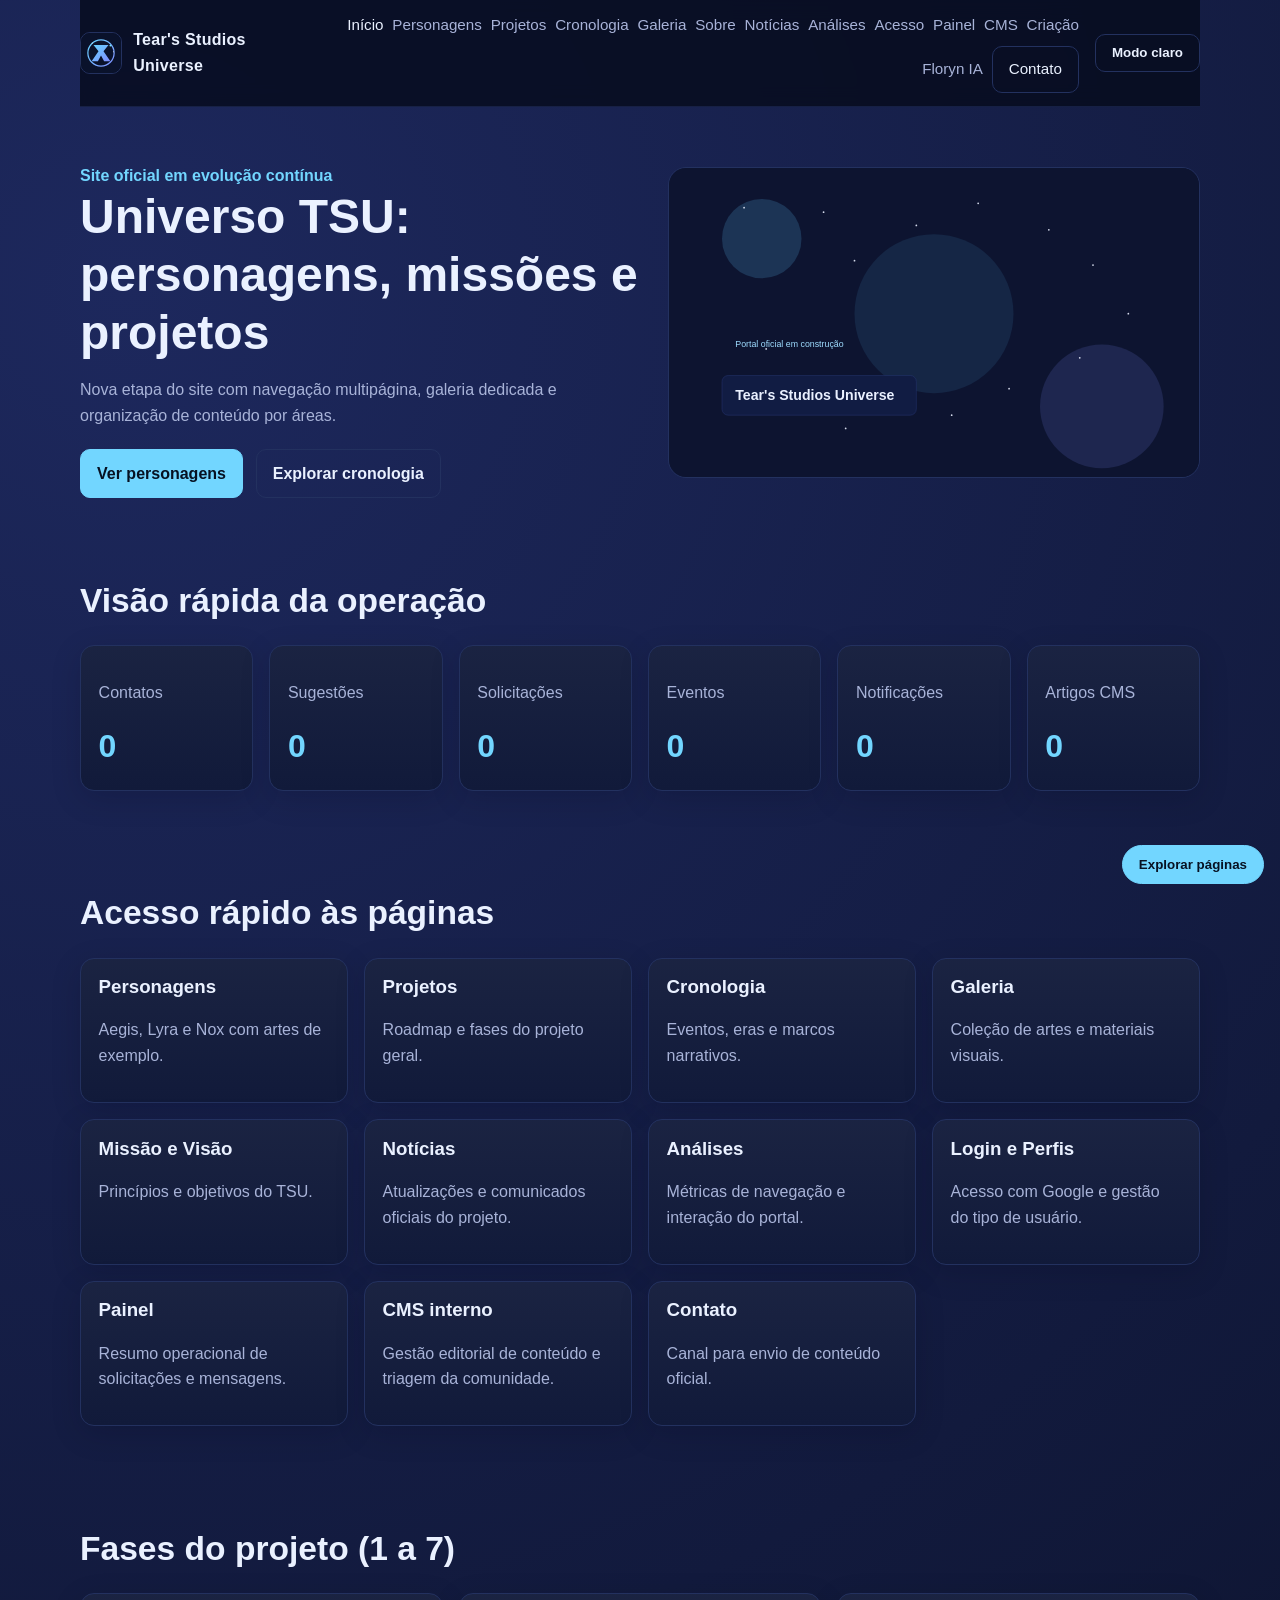
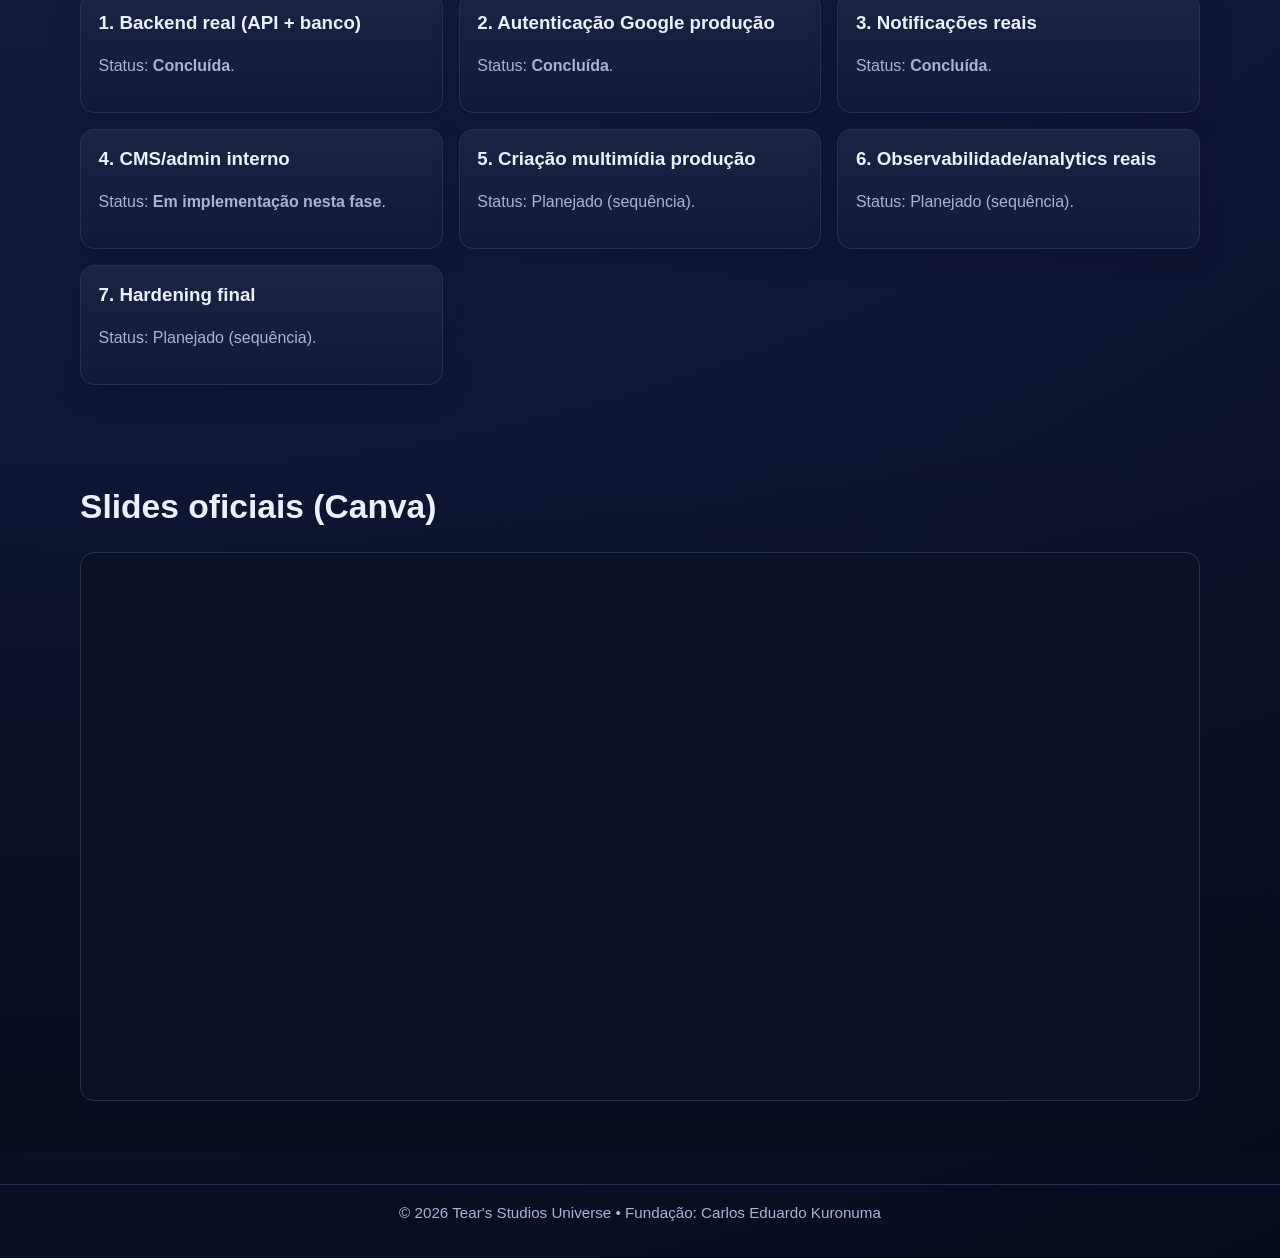
==== index.html @ b5292d9c "feat: fase 4 com cms interno e novo upgrade de design" ====
<!doctype html>
<html lang="pt-BR">
  <head>
    <meta charset="UTF-8" />
    <meta name="viewport" content="width=device-width, initial-scale=1.0" />
    <title>Tear's Studios Universe | Site Oficial</title>
    <meta name="description" content="Portal oficial do Tear's Studios Universe." />
    <link rel="stylesheet" href="styles.css" />
  </head>
  <body>
    <nav class="topbar container">
      <a class="brand-wrap" href="index.html">
        <img src="assets/images/logo-tsu.svg" alt="Logo TSU" />
        <span class="brand">Tear's Studios Universe</span>
      </a>
      <div class="menu-links">
        <a class="active" href="index.html">Início</a>
        <a href="personagens.html">Personagens</a>
        <a href="projetos.html">Projetos</a>
        <a href="cronologia.html">Cronologia</a>
        <a href="galeria.html">Galeria</a>
        <a href="sobre.html">Sobre</a>
        <a href="noticias.html">Notícias</a>
        <a href="analises.html">Análises</a>
        <a href="acesso.html">Acesso</a><a href="painel.html">Painel</a><a href="cms.html">CMS</a><a href="criacao.html">Criação</a><a href="floryn.html">Floryn IA</a>
        <a class="button ghost" href="contato.html">Contato</a>
      </div>
    </nav>

    <header class="hero container">
      <div class="hero-content">
        <div>
          <p class="kicker">Site oficial em evolução contínua</p>
          <h1>Universo TSU: personagens, missões e projetos</h1>
          <p>Nova etapa do site com navegação multipágina, galeria dedicada e organização de conteúdo por áreas.</p>
          <div class="hero-actions">
            <a class="button" href="personagens.html">Ver personagens</a>
            <a class="button ghost" href="cronologia.html">Explorar cronologia</a>
          </div>
        </div>
        <img class="hero-image" src="assets/images/hero-universe.svg" alt="Arte do universo TSU" />
      </div>
    </header>

    <main>
      <section class="section container">
        <h2>Visão rápida da operação</h2>
        <div class="grid six">
          <article class="panel stat-card"><p>Contatos</p><p class="metric" id="home-count-contacts">0</p></article>
          <article class="panel stat-card"><p>Sugestões</p><p class="metric" id="home-count-news">0</p></article>
          <article class="panel stat-card"><p>Solicitações</p><p class="metric" id="home-count-roles">0</p></article>
          <article class="panel stat-card"><p>Eventos</p><p class="metric" id="home-count-events">0</p></article>
          <article class="panel stat-card"><p>Notificações</p><p class="metric" id="home-count-notifications">0</p></article>
          <article class="panel stat-card"><p>Artigos CMS</p><p class="metric" id="home-count-articles">0</p></article>
        </div>
      </section>

      <section class="section container">
        <h2>Acesso rápido às páginas</h2>
        <div class="grid three">
          <a class="panel link-card" href="personagens.html"><h3>Personagens</h3><p>Aegis, Lyra e Nox com artes de exemplo.</p></a>
          <a class="panel link-card" href="projetos.html"><h3>Projetos</h3><p>Roadmap e fases do projeto geral.</p></a>
          <a class="panel link-card" href="cronologia.html"><h3>Cronologia</h3><p>Eventos, eras e marcos narrativos.</p></a>
          <a class="panel link-card" href="galeria.html"><h3>Galeria</h3><p>Coleção de artes e materiais visuais.</p></a>
          <a class="panel link-card" href="sobre.html"><h3>Missão e Visão</h3><p>Princípios e objetivos do TSU.</p></a>
          <a class="panel link-card" href="noticias.html"><h3>Notícias</h3><p>Atualizações e comunicados oficiais do projeto.</p></a>
          <a class="panel link-card" href="analises.html"><h3>Análises</h3><p>Métricas de navegação e interação do portal.</p></a>
          <a class="panel link-card" href="acesso.html"><h3>Login e Perfis</h3><p>Acesso com Google e gestão do tipo de usuário.</p></a>
          <a class="panel link-card" href="painel.html"><h3>Painel</h3><p>Resumo operacional de solicitações e mensagens.</p></a>
          <a class="panel link-card" href="cms.html"><h3>CMS interno</h3><p>Gestão editorial de conteúdo e triagem da comunidade.</p></a>
          <a class="panel link-card" href="contato.html"><h3>Contato</h3><p>Canal para envio de conteúdo oficial.</p></a>
        </div>
      </section>


      <section class="section container">
        <h2>Fases do projeto (1 a 7)</h2>
        <div class="grid two">
          <article class="panel"><h3>1. Backend real (API + banco)</h3><p>Status: <strong>Concluída</strong>.</p></article>
          <article class="panel"><h3>2. Autenticação Google produção</h3><p>Status: <strong>Concluída</strong>.</p></article>
          <article class="panel"><h3>3. Notificações reais</h3><p>Status: <strong>Concluída</strong>.</p></article>
          <article class="panel"><h3>4. CMS/admin interno</h3><p>Status: <strong>Em implementação nesta fase</strong>.</p></article>
          <article class="panel"><h3>5. Criação multimídia produção</h3><p>Status: Planejado (sequência).</p></article>
          <article class="panel"><h3>6. Observabilidade/analytics reais</h3><p>Status: Planejado (sequência).</p></article>
          <article class="panel"><h3>7. Hardening final</h3><p>Status: Planejado (sequência).</p></article>
        </div>
      </section>

      <section class="section alt">
        <div class="container">
          <h2>Slides oficiais (Canva)</h2>
          <div class="slide-frame-wrap">
            <iframe title="Slides oficiais TSU" src="https://www.canva.com/design/DAG9YPoJ8ik/OZ64JSXUtarVVBcpZ3CgKw/view?embed" loading="lazy" allowfullscreen></iframe>
          </div>
        </div>
      </section>
    </main>

    <footer class="footer">
      <div class="container"><p>© <span id="year"></span> Tear's Studios Universe • Fundação: Carlos Eduardo Kuronuma</p></div>
    </footer>
    <script src="script.js"></script>
    <script src="site.js"></script>
    <script src="nav-dynamic.js"></script>
  </body>
</html>
---- styles.css ----
:root {
  --bg: #070c1d;
  --text: #eaf1ff;
  --muted: #a8b3d8;
  --accent: #72d6ff;
  --accent-strong: #58c6f8;
  --border: #23315f;
  --card: #111a3a;
}

:root[data-theme='light'] {
  --bg: #eef2ff;
  --text: #132044;
  --muted: #3f4f7b;
  --accent: #2f66e2;
  --accent-strong: #2256ca;
  --border: #c8d2f2;
  --card: #ffffff;
}

* { box-sizing: border-box; }
html { scroll-behavior: smooth; }
body {
  margin: 0;
  font-family: Inter, 'Segoe UI', Roboto, sans-serif;
  color: var(--text);
  background: radial-gradient(circle at 10% 10%, #1d285d, var(--bg));
  line-height: 1.6;
}
.container { width: min(1120px, 92vw); margin: 0 auto; }

.topbar { display: flex; justify-content: space-between; align-items: center; gap: 1rem; padding: 0.8rem 0; position: sticky; top: 0; z-index: 45; backdrop-filter: blur(10px); background: color-mix(in srgb, var(--bg) 82%, transparent); border-bottom: 1px solid color-mix(in srgb, var(--border) 55%, transparent); }
.brand-wrap { display: flex; align-items: center; gap: 0.7rem; text-decoration: none; color: inherit; }
.brand-wrap img { width: 42px; height: 42px; border-radius: 10px; border: 1px solid var(--border); }
.brand { font-weight: 700; letter-spacing: 0.3px; }
.menu-links { display: flex; gap: 0.55rem; align-items: center; flex-wrap: wrap; justify-content: flex-end; max-width: 70%; }
.menu-links a { color: var(--muted); text-decoration: none; font-weight: 500; font-size: 0.95rem; }
.menu-links a.active { color: var(--text); }

.hero { padding: 0.5rem 0 2rem; }
.hero-content { padding-top: 2rem; display: grid; gap: 1.8rem; align-items: center; grid-template-columns: 1.05fr 1fr; }
.hero-image { width: 100%; border-radius: 18px; border: 1px solid var(--border); }
.kicker { color: var(--accent); margin-bottom: 0; font-weight: 600; }
h1, h2, h3 { line-height: 1.2; margin-top: 0; }
h1 { font-size: clamp(2rem, 5vw, 3rem); margin-bottom: 1rem; }
h2 { font-size: clamp(1.5rem, 3vw, 2.1rem); margin-bottom: 1.5rem; }
p { color: var(--muted); }

.hero-actions { display: flex; gap: 0.8rem; flex-wrap: wrap; margin-top: 1.3rem; }
.button {
  display: inline-block;
  padding: 0.65rem 1rem;
  border-radius: 10px;
  border: 1px solid var(--accent);
  background: var(--accent);
  color: #061122;
  text-decoration: none;
  font-weight: 600;
  cursor: pointer;
}
.button:hover { background: var(--accent-strong); transform: translateY(-1px); }
.button.ghost { background: transparent; color: var(--text); border-color: var(--border); }
.theme-toggle,
.menu-toggle { white-space: nowrap; }
.menu-toggle { display: none; }

.section { padding: 3.2rem 0; }
.section.alt { background: linear-gradient(180deg, transparent, color-mix(in srgb, var(--bg) 75%, transparent)); }
.grid { display: grid; gap: 1rem; }
.grid.three { grid-template-columns: repeat(auto-fit, minmax(220px, 1fr)); }
.grid.two { grid-template-columns: repeat(auto-fit, minmax(280px, 1fr)); }
.grid.four { grid-template-columns: repeat(auto-fit, minmax(180px, 1fr)); }
.grid.five { grid-template-columns: repeat(auto-fit, minmax(160px, 1fr)); }
.grid.six { grid-template-columns: repeat(auto-fit, minmax(150px, 1fr)); }
.card, .character-card, .panel { background: linear-gradient(180deg, color-mix(in srgb, var(--card) 96%, white 4%), var(--card)); border: 1px solid var(--border); border-radius: 14px; padding: 1.1rem; box-shadow: 0 8px 30px rgba(3, 8, 24, 0.16); }
.character-card img { width: 100%; border-radius: 10px; border: 1px solid var(--border); margin-bottom: 0.8rem; aspect-ratio: 3 / 4; object-fit: cover; }
.link-card { text-decoration: none; display: block; }
.link-card h3 { color: var(--text); }
.link-card:hover,
.panel:hover { transform: translateY(-3px); transition: transform 0.16s ease, border-color 0.16s ease, box-shadow 0.16s ease; border-color: color-mix(in srgb, var(--accent) 45%, var(--border)); box-shadow: 0 12px 34px rgba(3, 8, 24, 0.22); }

.slide-frame-wrap { border-radius: 14px; overflow: hidden; border: 1px solid var(--border); background: #0b1127; }
.slide-frame-wrap iframe { width: 100%; min-height: 540px; border: 0; }

.page-hero { padding: 1.4rem 0 0.4rem; }
.breadcrumb { color: #95a3d6; font-size: 0.9rem; }
.list { margin: 0; padding-left: 1.2rem; color: var(--muted); }
.list li { margin-bottom: 0.45rem; }

.footer { border-top: 1px solid var(--border); padding: 1rem 0 2rem; margin-top: 2rem; }
.footer p { margin: 0; text-align: center; font-size: 0.95rem; }

.section-gap { margin-top: 3rem; }
.project-card img {
  width: 100%;
  border-radius: 10px;
  border: 1px solid var(--border);
  margin-bottom: 0.8rem;
  aspect-ratio: 16 / 9;
  object-fit: cover;
}
.meta {
  color: var(--accent);
  font-weight: 600;
  margin: 0.3rem 0 0.4rem;
}

.role-select {
  width: min(420px, 100%);
  margin-top: 0.5rem;
  padding: 0.7rem;
  border-radius: 10px;
  border: 1px solid var(--border);
  background: color-mix(in srgb, var(--card) 90%, black 10%);
  color: var(--text);
}

.role-card h3 { margin-bottom: 0.4rem; }
.prefs-grid { display: grid; gap: 0.5rem; margin: 0.9rem 0 1rem; }
.news-card h3 { margin-bottom: 0.4rem; }

.metric {
  font-size: clamp(1.6rem, 3vw, 2rem);
  font-weight: 700;
  color: var(--accent);
  margin: 0;
}

.table-wrap { overflow-x: auto; }
.event-table { width: 100%; border-collapse: collapse; }
.event-table th,
.event-table td {
  border-bottom: 1px solid var(--border);
  padding: 0.55rem;
  text-align: left;
  color: var(--muted);
  font-size: 0.92rem;
}
.event-table th { color: var(--text); }

.stack-form { display: grid; gap: 0.75rem; }
.stack-form .role-select { width: 100%; max-width: 100%; }
.active-chip { box-shadow: 0 0 0 2px rgba(93, 199, 255, 0.4) inset; }
.project-item { transition: transform 0.15s ease; }
.project-item:hover { transform: translateY(-2px); }

.code-block {
  background: #0b1127;
  border: 1px solid var(--border);
  border-radius: 10px;
  padding: 1rem;
  white-space: pre-wrap;
  color: #cfe0ff;
}

.chat-log {
  min-height: 220px;
  max-height: 420px;
  overflow-y: auto;
  border: 1px solid var(--border);
  border-radius: 10px;
  padding: 0.8rem;
  background: #0b1127;
  margin-bottom: 0.8rem;
}
.chat-msg { padding: 0.5rem 0.7rem; border-radius: 8px; margin-bottom: 0.5rem; }
.chat-msg.user { background: #1d2f5e; }
.chat-msg.floryn { background: #1a2342; }
.small-note { font-size: 0.95rem; color: var(--muted); }
.section-glow { position: relative; overflow: hidden; }
.section-glow::after { content: ""; position: absolute; width: 260px; height: 260px; border-radius: 50%; background: radial-gradient(circle, color-mix(in srgb, var(--accent) 35%, transparent), transparent 70%); top: -130px; right: -120px; pointer-events: none; }

.page-launcher-btn {
  position: fixed;
  right: 16px;
  bottom: 16px;
  z-index: 40;
  border: 1px solid var(--accent);
  background: var(--accent);
  color: #071223;
  border-radius: 999px;
  padding: 0.7rem 1rem;
  font-weight: 700;
  cursor: pointer;
}
.page-launcher-overlay {
  position: fixed;
  inset: 0;
  background: rgba(4, 8, 20, 0.7);
  display: none;
  place-items: center;
  z-index: 50;
}
.page-launcher-modal {
  width: min(760px, 92vw);
  max-height: 84vh;
  overflow: auto;
  background: var(--card);
  border: 1px solid var(--border);
  border-radius: 14px;
  padding: 1rem;
}
.page-launcher-head { display: flex; justify-content: space-between; align-items: center; gap: 0.8rem; }
.launcher-list { display: grid; gap: 0.45rem; margin-top: 0.9rem; }
.launcher-item {
  display: block;
  text-decoration: none;
  color: var(--text);
  border: 1px solid var(--border);
  border-radius: 10px;
  padding: 0.7rem;
  background: color-mix(in srgb, var(--card) 88%, black 12%);
}
.launcher-item.active { border-color: var(--accent); }

.toast-root {
  position: fixed;
  top: 16px;
  right: 16px;
  z-index: 70;
  display: grid;
  gap: 0.55rem;
}
.toast {
  opacity: 0;
  transform: translateY(-6px);
  transition: all 0.18s ease;
  border-radius: 10px;
  border: 1px solid var(--border);
  background: var(--card);
  color: var(--text);
  padding: 0.6rem 0.9rem;
  min-width: 220px;
}
.toast.show { opacity: 1; transform: translateY(0); }
.toast.success { border-color: #46be94; }
.toast.error { border-color: #da5e7d; }

@media (max-width: 980px) {
  .hero-content { grid-template-columns: 1fr; }
}

@media (max-width: 760px) {
  .menu-toggle { display: inline-block; }
  .menu-links {
    display: none;
    position: absolute;
    top: calc(100% + 8px);
    width: 100%;
    left: 0;
    right: 0;
    background: var(--card);
    border: 1px solid var(--border);
    border-radius: 12px;
    padding: 0.9rem;
    z-index: 35;
  }
  .menu-links.open { display: grid; }
  .menu-links a { display: block; }
  .slide-frame-wrap iframe { min-height: 420px; }
}
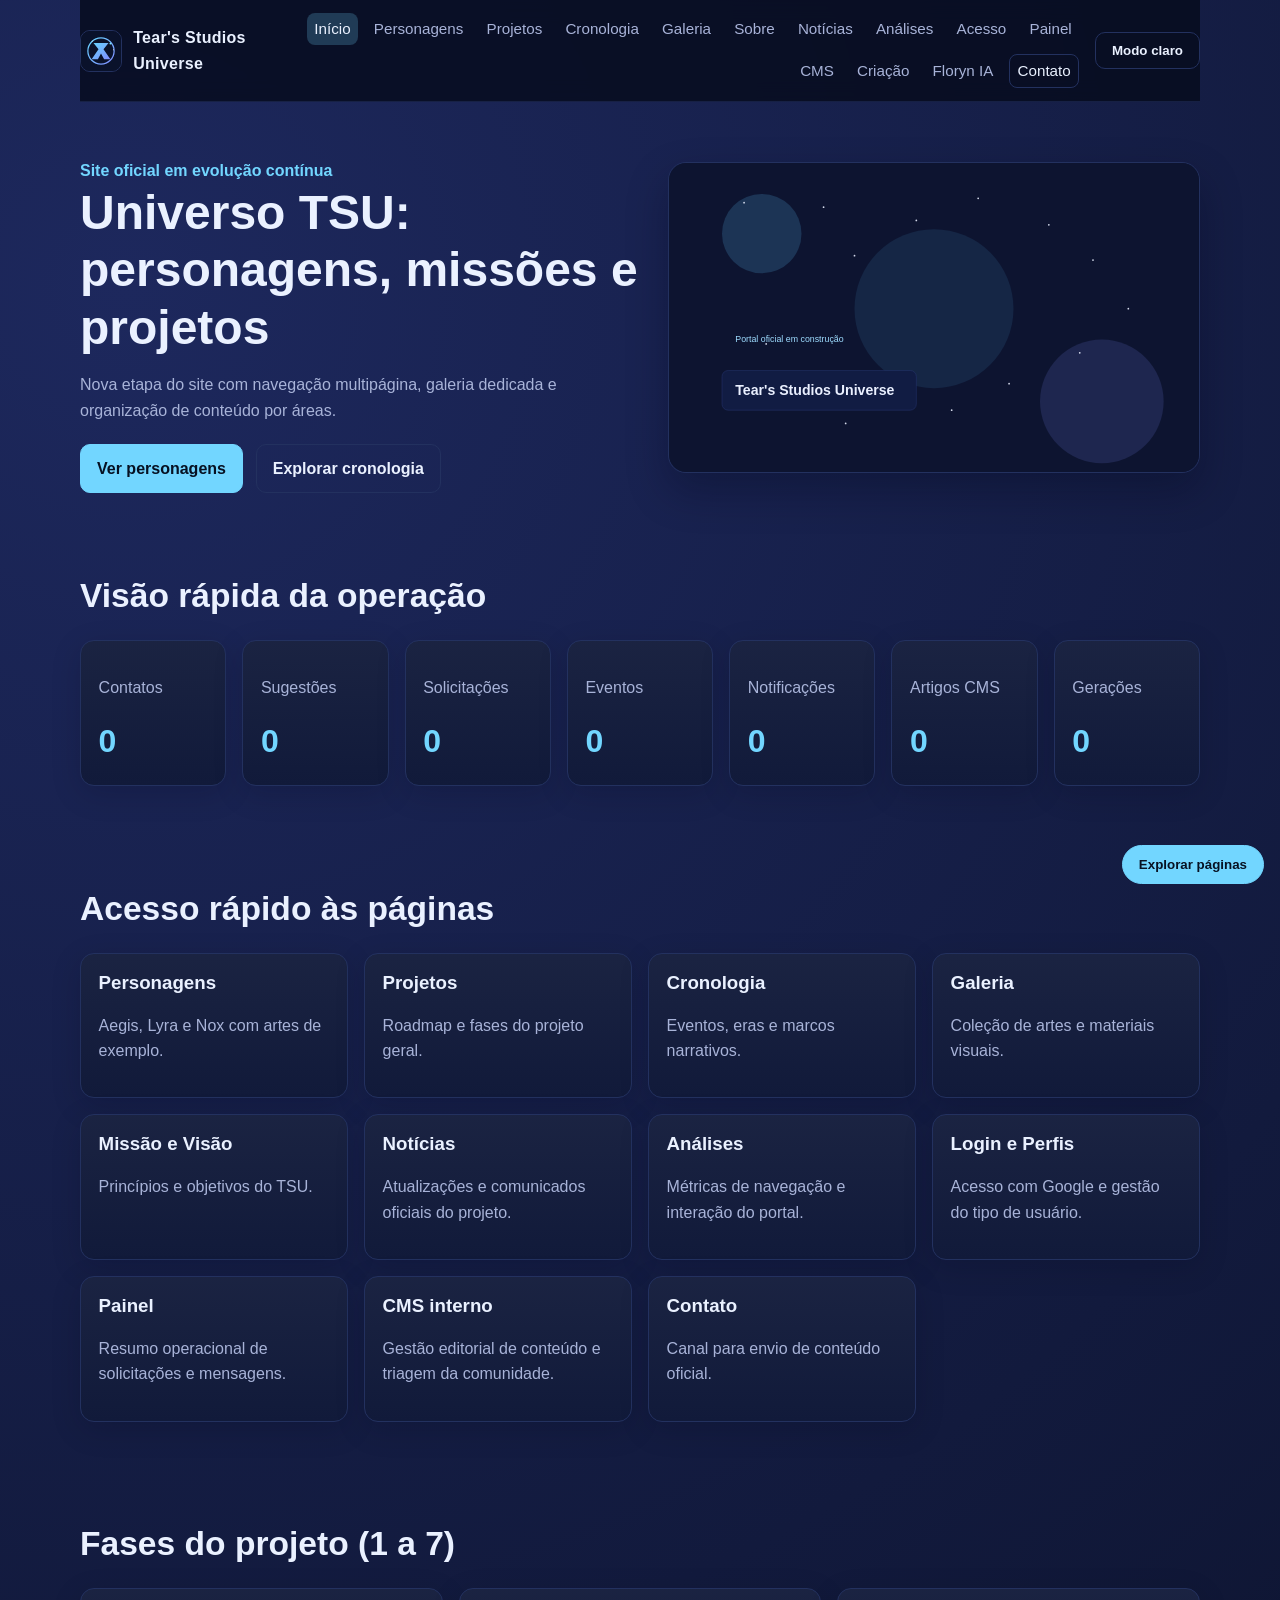
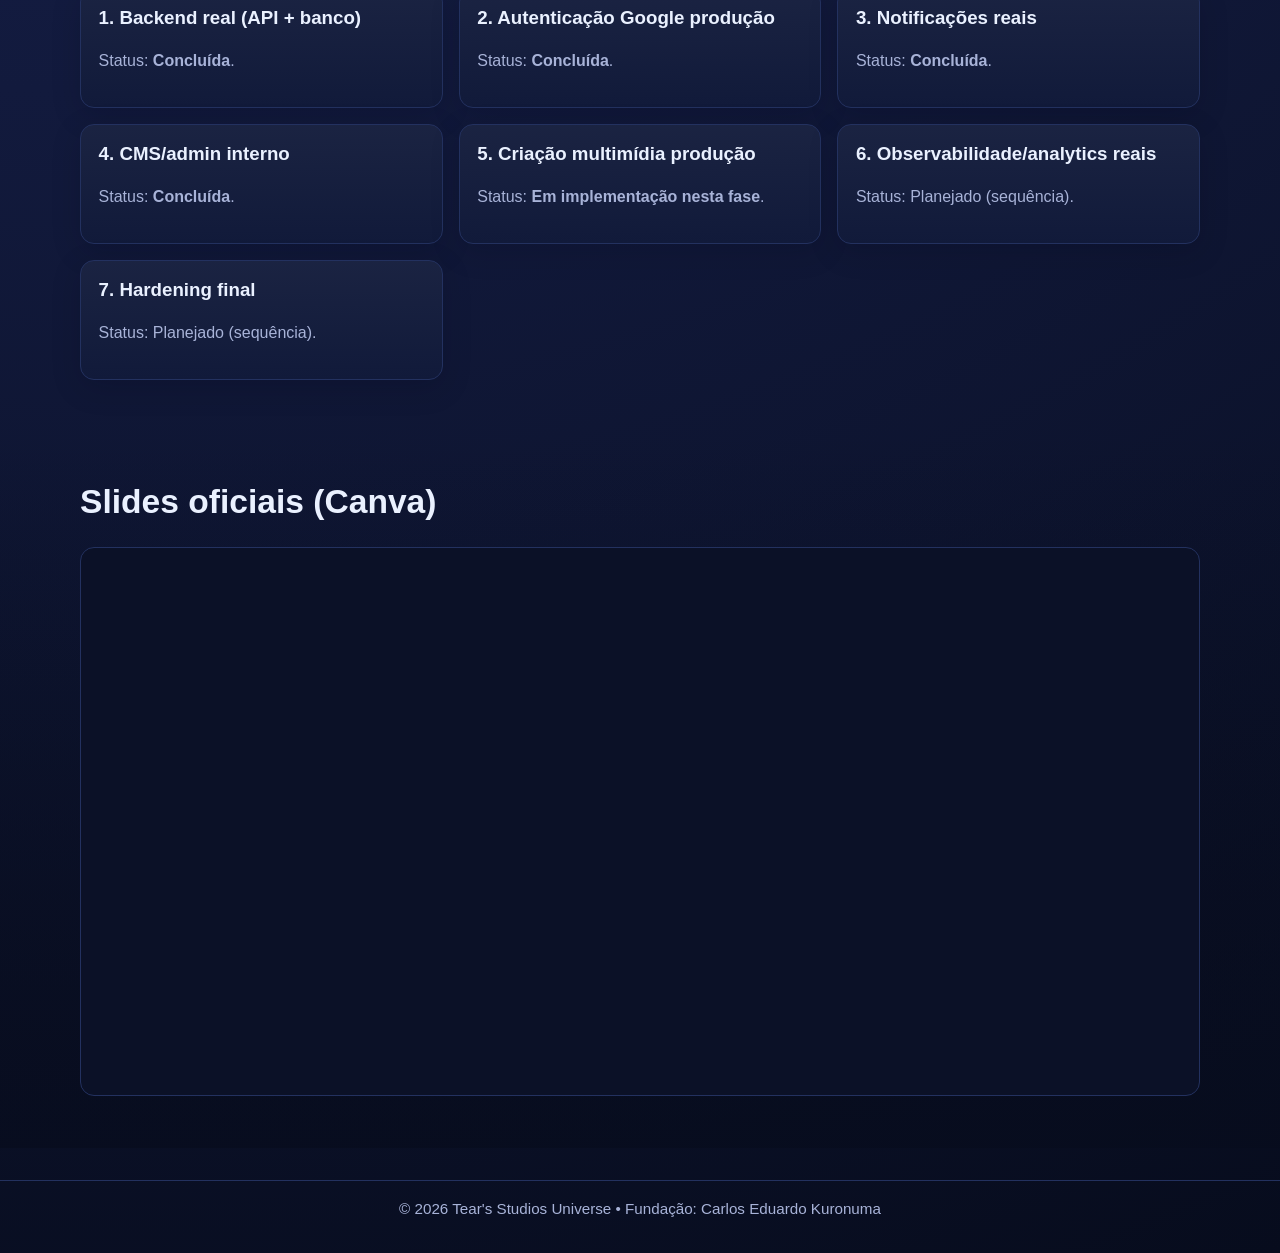
==== commit 8784246b: "feat: fase 5 com criação multimídia e reorganização visual global" ====
--- a/index.html
+++ b/index.html
@@ -45,13 +45,14 @@
     <main>
       <section class="section container">
         <h2>Visão rápida da operação</h2>
-        <div class="grid six">
+        <div class="grid seven">
           <article class="panel stat-card"><p>Contatos</p><p class="metric" id="home-count-contacts">0</p></article>
           <article class="panel stat-card"><p>Sugestões</p><p class="metric" id="home-count-news">0</p></article>
           <article class="panel stat-card"><p>Solicitações</p><p class="metric" id="home-count-roles">0</p></article>
           <article class="panel stat-card"><p>Eventos</p><p class="metric" id="home-count-events">0</p></article>
           <article class="panel stat-card"><p>Notificações</p><p class="metric" id="home-count-notifications">0</p></article>
           <article class="panel stat-card"><p>Artigos CMS</p><p class="metric" id="home-count-articles">0</p></article>
+          <article class="panel stat-card"><p>Gerações</p><p class="metric" id="home-count-creations">0</p></article>
         </div>
       </section>
 
@@ -79,8 +80,8 @@
           <article class="panel"><h3>1. Backend real (API + banco)</h3><p>Status: <strong>Concluída</strong>.</p></article>
           <article class="panel"><h3>2. Autenticação Google produção</h3><p>Status: <strong>Concluída</strong>.</p></article>
           <article class="panel"><h3>3. Notificações reais</h3><p>Status: <strong>Concluída</strong>.</p></article>
-          <article class="panel"><h3>4. CMS/admin interno</h3><p>Status: <strong>Em implementação nesta fase</strong>.</p></article>
-          <article class="panel"><h3>5. Criação multimídia produção</h3><p>Status: Planejado (sequência).</p></article>
+          <article class="panel"><h3>4. CMS/admin interno</h3><p>Status: <strong>Concluída</strong>.</p></article>
+          <article class="panel"><h3>5. Criação multimídia produção</h3><p>Status: <strong>Em implementação nesta fase</strong>.</p></article>
           <article class="panel"><h3>6. Observabilidade/analytics reais</h3><p>Status: Planejado (sequência).</p></article>
           <article class="panel"><h3>7. Hardening final</h3><p>Status: Planejado (sequência).</p></article>
         </div>
--- a/styles.css
+++ b/styles.css
@@ -34,12 +34,12 @@
 .brand-wrap img { width: 42px; height: 42px; border-radius: 10px; border: 1px solid var(--border); }
 .brand { font-weight: 700; letter-spacing: 0.3px; }
 .menu-links { display: flex; gap: 0.55rem; align-items: center; flex-wrap: wrap; justify-content: flex-end; max-width: 70%; }
-.menu-links a { color: var(--muted); text-decoration: none; font-weight: 500; font-size: 0.95rem; }
-.menu-links a.active { color: var(--text); }
+.menu-links a { color: var(--muted); text-decoration: none; font-weight: 500; font-size: 0.95rem; padding: 0.25rem 0.45rem; border-radius: 8px; }
+.menu-links a.active { color: var(--text); background: color-mix(in srgb, var(--accent) 22%, transparent); }
 
 .hero { padding: 0.5rem 0 2rem; }
 .hero-content { padding-top: 2rem; display: grid; gap: 1.8rem; align-items: center; grid-template-columns: 1.05fr 1fr; }
-.hero-image { width: 100%; border-radius: 18px; border: 1px solid var(--border); }
+.hero-image { width: 100%; border-radius: 18px; border: 1px solid var(--border); box-shadow: 0 18px 42px rgba(1,8,28,0.3); }
 .kicker { color: var(--accent); margin-bottom: 0; font-weight: 600; }
 h1, h2, h3 { line-height: 1.2; margin-top: 0; }
 h1 { font-size: clamp(2rem, 5vw, 3rem); margin-bottom: 1rem; }
@@ -72,6 +72,7 @@
 .grid.four { grid-template-columns: repeat(auto-fit, minmax(180px, 1fr)); }
 .grid.five { grid-template-columns: repeat(auto-fit, minmax(160px, 1fr)); }
 .grid.six { grid-template-columns: repeat(auto-fit, minmax(150px, 1fr)); }
+.grid.seven { grid-template-columns: repeat(auto-fit, minmax(140px, 1fr)); }
 .card, .character-card, .panel { background: linear-gradient(180deg, color-mix(in srgb, var(--card) 96%, white 4%), var(--card)); border: 1px solid var(--border); border-radius: 14px; padding: 1.1rem; box-shadow: 0 8px 30px rgba(3, 8, 24, 0.16); }
 .character-card img { width: 100%; border-radius: 10px; border: 1px solid var(--border); margin-bottom: 0.8rem; aspect-ratio: 3 / 4; object-fit: cover; }
 .link-card { text-decoration: none; display: block; }
@@ -247,6 +248,7 @@
     position: absolute;
     top: calc(100% + 8px);
     width: 100%;
+    max-width: none;
     left: 0;
     right: 0;
     background: var(--card);
@@ -259,3 +261,17 @@
   .menu-links a { display: block; }
   .slide-frame-wrap iframe { min-height: 420px; }
 }
+
+
+.creation-shell {
+  display: grid;
+  grid-template-columns: 1.1fr 1fr;
+  gap: 1.2rem;
+  align-items: start;
+}
+
+@media (max-width: 980px) {
+  .creation-shell {
+    grid-template-columns: 1fr;
+  }
+}
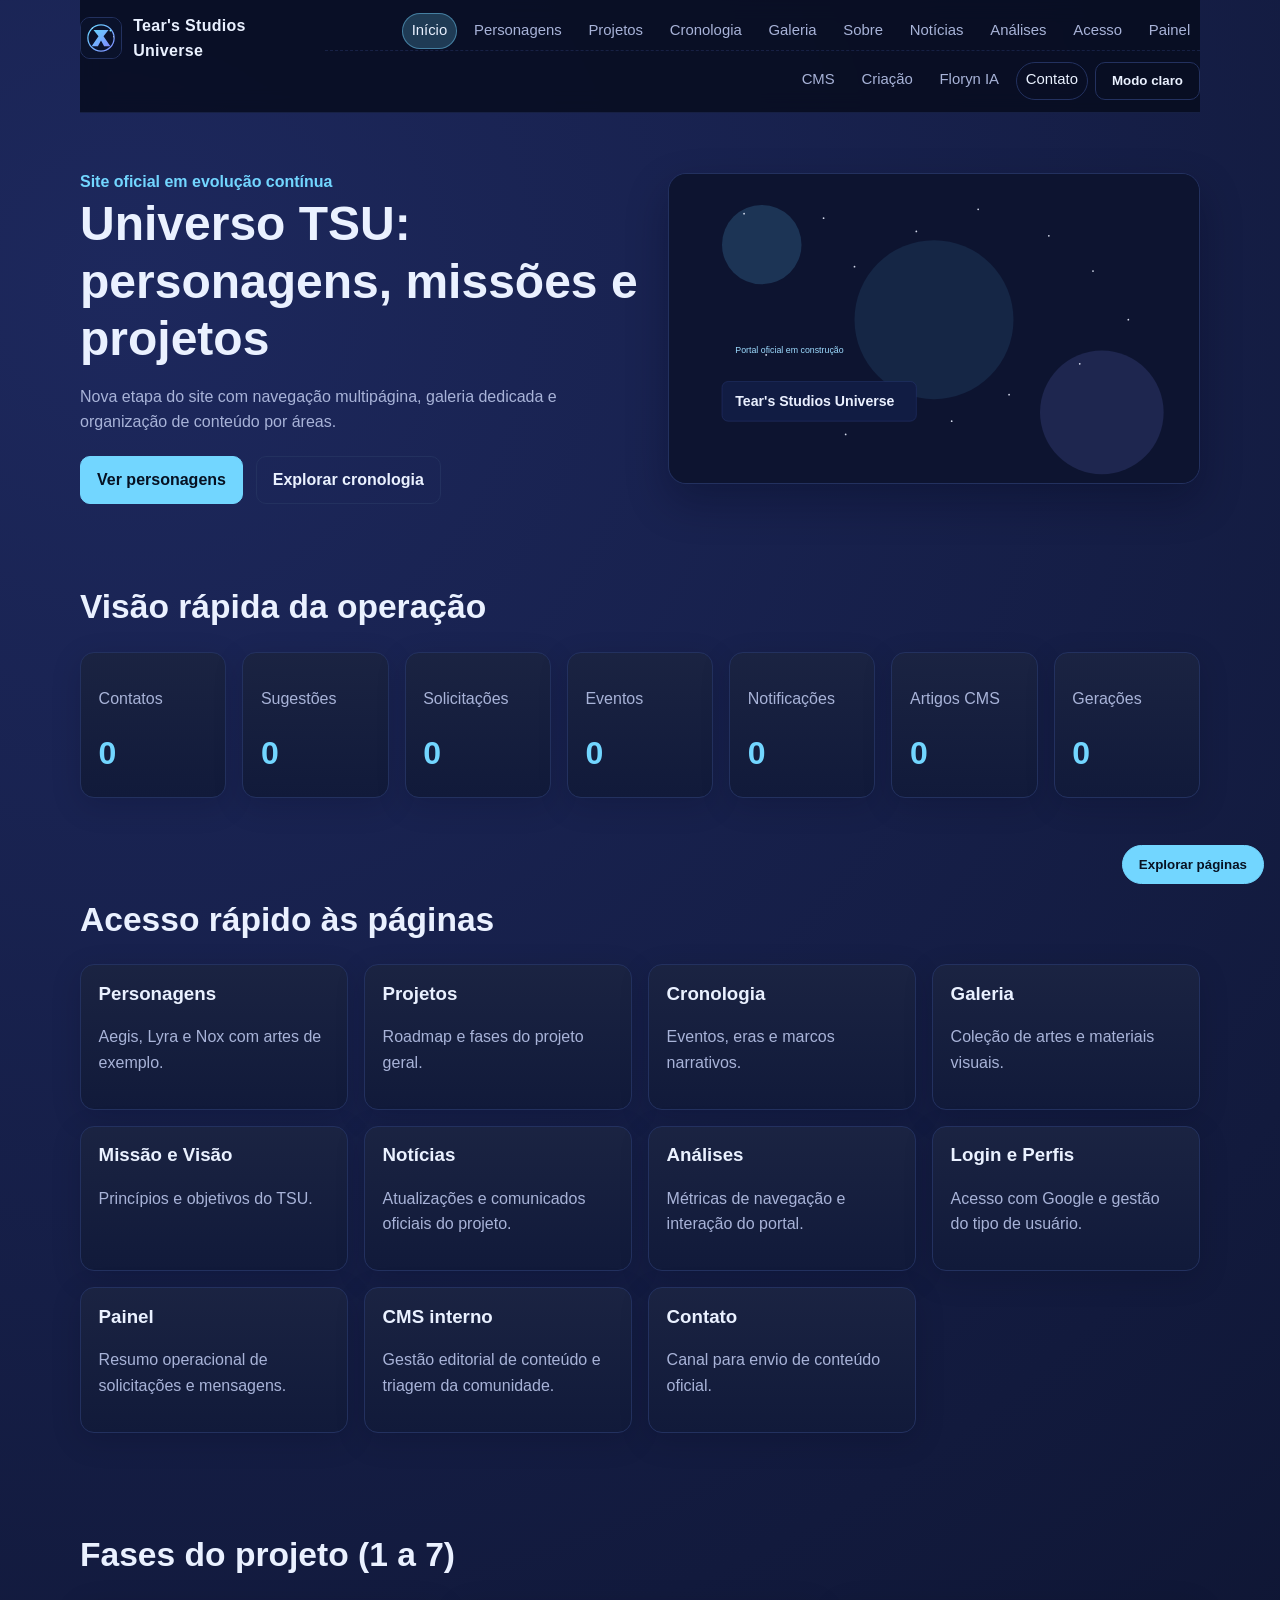
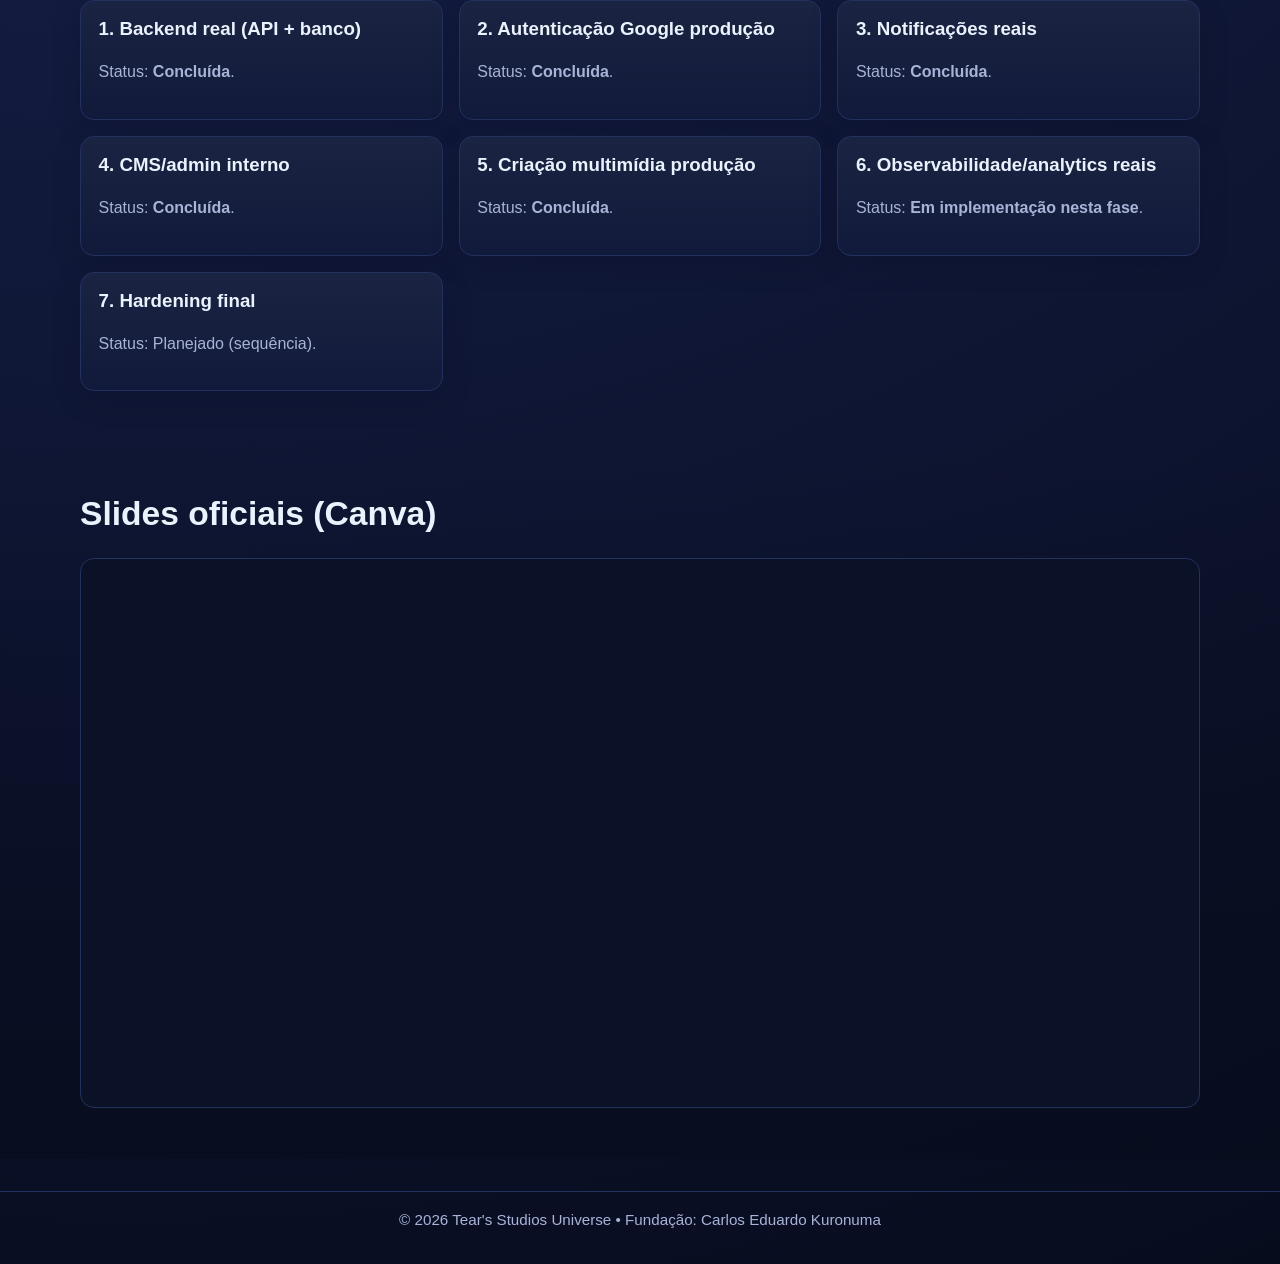
==== commit a107870a: "feat: fase 6 com observabilidade real e navegação reorganizada" ====
--- a/index.html
+++ b/index.html
@@ -81,8 +81,8 @@
           <article class="panel"><h3>2. Autenticação Google produção</h3><p>Status: <strong>Concluída</strong>.</p></article>
           <article class="panel"><h3>3. Notificações reais</h3><p>Status: <strong>Concluída</strong>.</p></article>
           <article class="panel"><h3>4. CMS/admin interno</h3><p>Status: <strong>Concluída</strong>.</p></article>
-          <article class="panel"><h3>5. Criação multimídia produção</h3><p>Status: <strong>Em implementação nesta fase</strong>.</p></article>
-          <article class="panel"><h3>6. Observabilidade/analytics reais</h3><p>Status: Planejado (sequência).</p></article>
+          <article class="panel"><h3>5. Criação multimídia produção</h3><p>Status: <strong>Concluída</strong>.</p></article>
+          <article class="panel"><h3>6. Observabilidade/analytics reais</h3><p>Status: <strong>Em implementação nesta fase</strong>.</p></article>
           <article class="panel"><h3>7. Hardening final</h3><p>Status: Planejado (sequência).</p></article>
         </div>
       </section>
--- a/styles.css
+++ b/styles.css
@@ -29,13 +29,19 @@
 }
 .container { width: min(1120px, 92vw); margin: 0 auto; }
 
-.topbar { display: flex; justify-content: space-between; align-items: center; gap: 1rem; padding: 0.8rem 0; position: sticky; top: 0; z-index: 45; backdrop-filter: blur(10px); background: color-mix(in srgb, var(--bg) 82%, transparent); border-bottom: 1px solid color-mix(in srgb, var(--border) 55%, transparent); }
+.topbar { display: flex; align-items: flex-start; gap: 1rem; padding: 0.8rem 0; position: sticky; top: 0; z-index: 45; backdrop-filter: blur(10px); background: color-mix(in srgb, var(--bg) 82%, transparent); border-bottom: 1px solid color-mix(in srgb, var(--border) 55%, transparent); }
 .brand-wrap { display: flex; align-items: center; gap: 0.7rem; text-decoration: none; color: inherit; }
 .brand-wrap img { width: 42px; height: 42px; border-radius: 10px; border: 1px solid var(--border); }
 .brand { font-weight: 700; letter-spacing: 0.3px; }
-.menu-links { display: flex; gap: 0.55rem; align-items: center; flex-wrap: wrap; justify-content: flex-end; max-width: 70%; }
-.menu-links a { color: var(--muted); text-decoration: none; font-weight: 500; font-size: 0.95rem; padding: 0.25rem 0.45rem; border-radius: 8px; }
-.menu-links a.active { color: var(--text); background: color-mix(in srgb, var(--accent) 22%, transparent); }
+.menu-links { display: grid; gap: 0.5rem; margin-left: auto; width: min(920px, 100%); }
+.menu-links a { color: var(--muted); text-decoration: none; font-weight: 500; font-size: 0.93rem; padding: 0.32rem 0.55rem; border-radius: 999px; border: 1px solid transparent; }
+.menu-links a.active { color: var(--text); background: color-mix(in srgb, var(--accent) 22%, transparent); border-color: color-mix(in srgb, var(--accent) 45%, transparent); }
+
+.menu-layout { align-content: start; }
+.menu-row { display: flex; gap: 0.45rem; flex-wrap: wrap; justify-content: flex-end; }
+.menu-primary { padding-bottom: 0.1rem; border-bottom: 1px dashed color-mix(in srgb, var(--border) 55%, transparent); }
+.menu-secondary { padding-top: 0.15rem; }
+
 
 .hero { padding: 0.5rem 0 2rem; }
 .hero-content { padding-top: 2rem; display: grid; gap: 1.8rem; align-items: center; grid-template-columns: 1.05fr 1fr; }
@@ -242,6 +248,7 @@
 }
 
 @media (max-width: 760px) {
+  .topbar { align-items: center; }
   .menu-toggle { display: inline-block; }
   .menu-links {
     display: none;
@@ -258,7 +265,10 @@
     z-index: 35;
   }
   .menu-links.open { display: grid; }
-  .menu-links a { display: block; }
+  .menu-row { justify-content: flex-start; }
+  .menu-primary { border-bottom: 0; padding-bottom: 0; }
+  .menu-secondary { padding-top: 0; }
+  .menu-links a { display: inline-flex; }
   .slide-frame-wrap iframe { min-height: 420px; }
 }
 
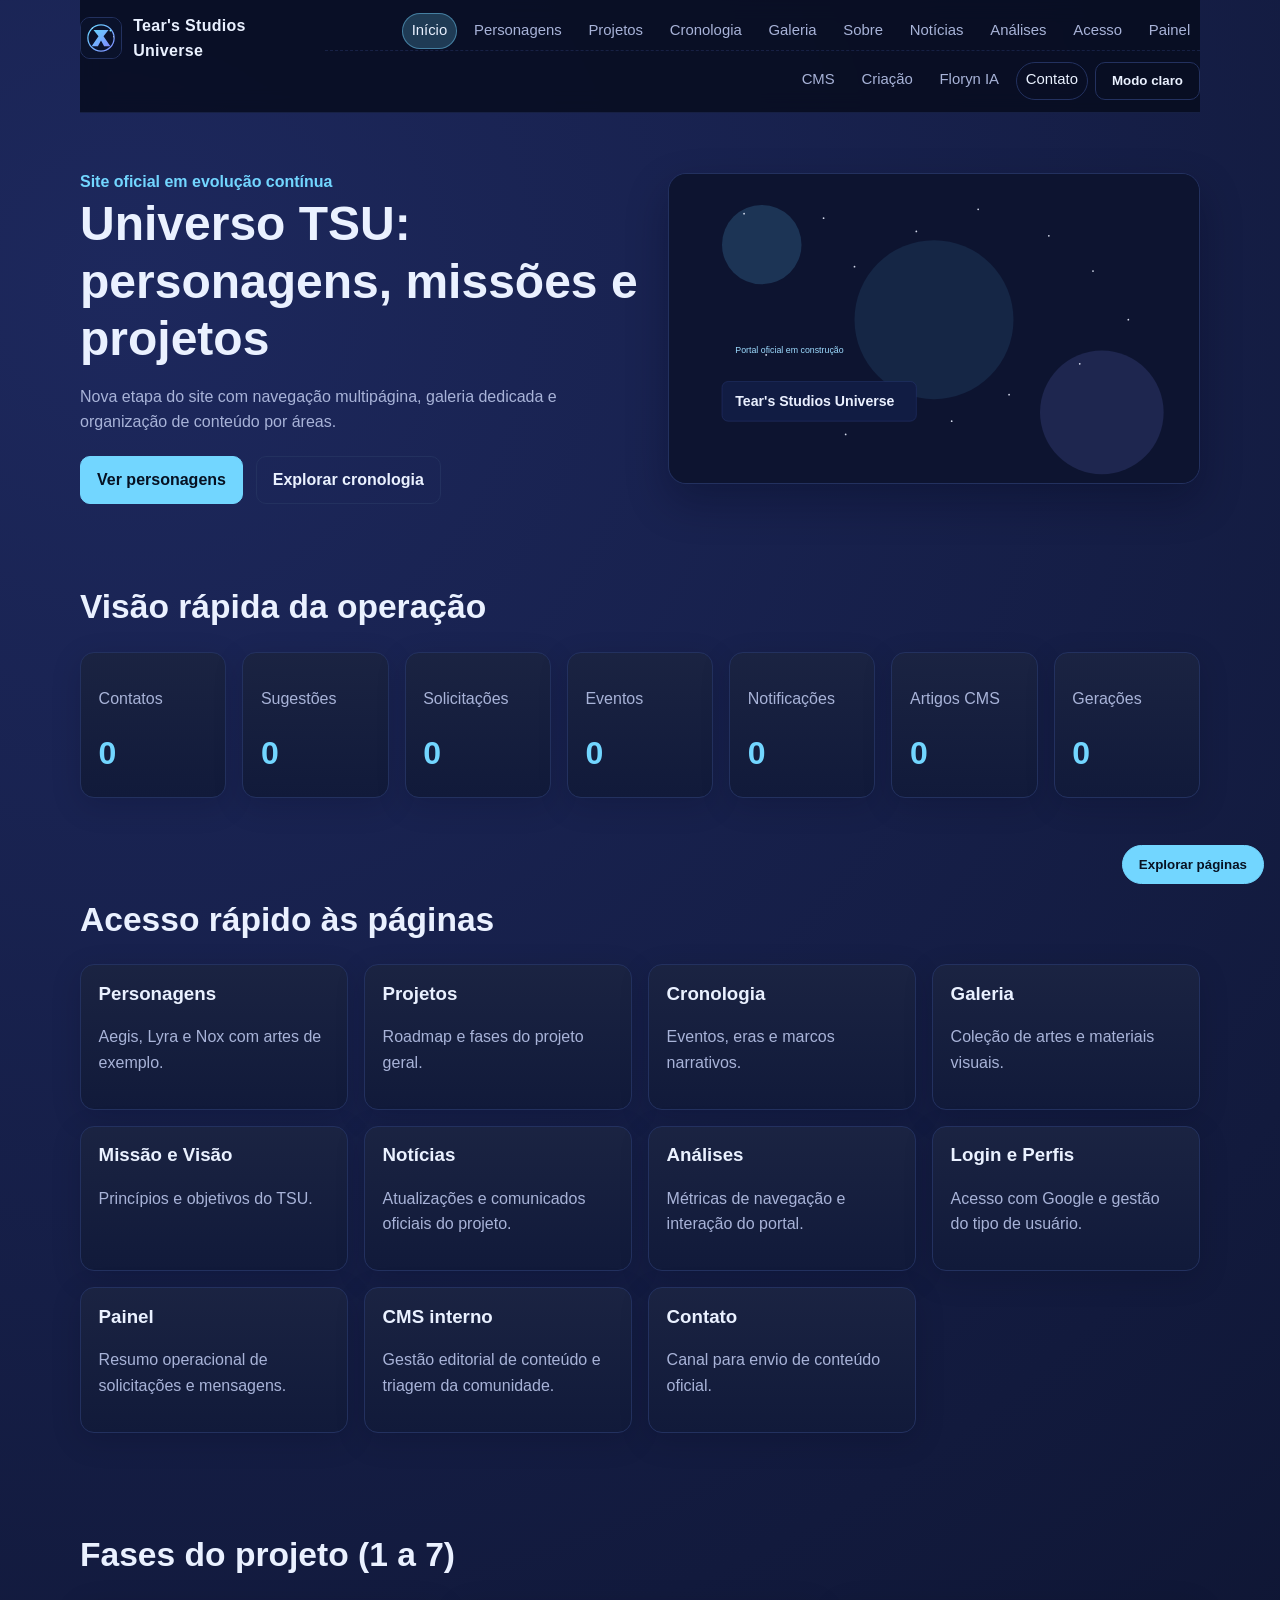
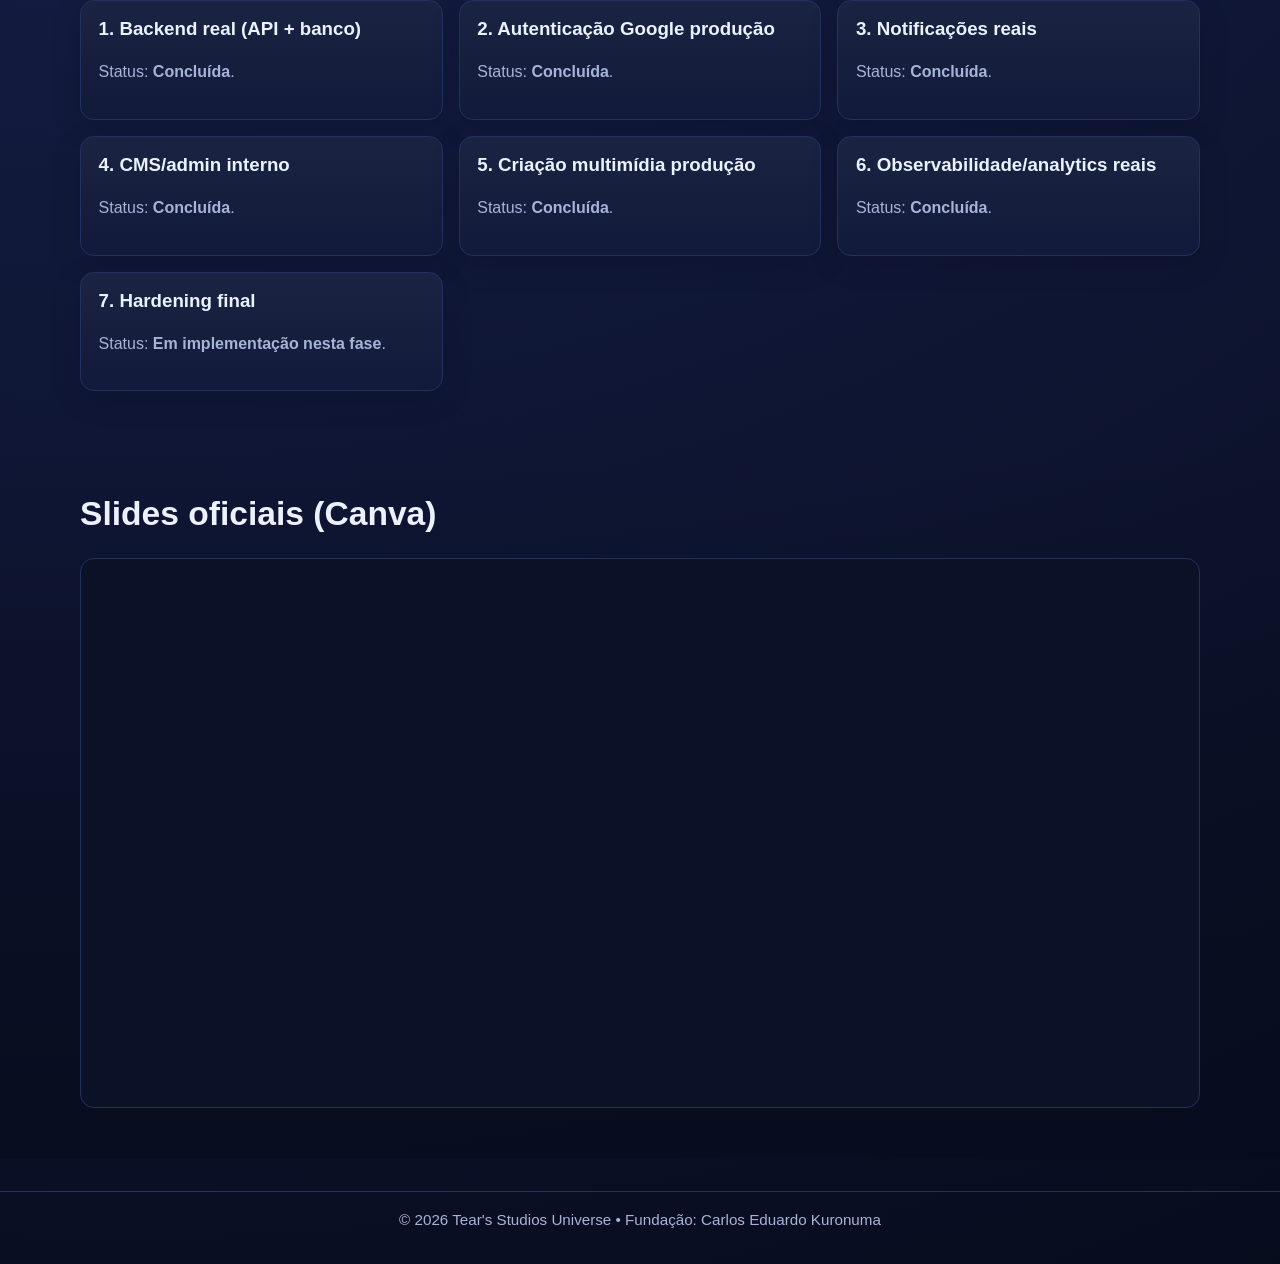
==== commit a9bce911: "feat: fase 7 com hardening final e estabilidade operacional" ====
--- a/index.html
+++ b/index.html
@@ -82,8 +82,8 @@
           <article class="panel"><h3>3. Notificações reais</h3><p>Status: <strong>Concluída</strong>.</p></article>
           <article class="panel"><h3>4. CMS/admin interno</h3><p>Status: <strong>Concluída</strong>.</p></article>
           <article class="panel"><h3>5. Criação multimídia produção</h3><p>Status: <strong>Concluída</strong>.</p></article>
-          <article class="panel"><h3>6. Observabilidade/analytics reais</h3><p>Status: <strong>Em implementação nesta fase</strong>.</p></article>
-          <article class="panel"><h3>7. Hardening final</h3><p>Status: Planejado (sequência).</p></article>
+          <article class="panel"><h3>6. Observabilidade/analytics reais</h3><p>Status: <strong>Concluída</strong>.</p></article>
+          <article class="panel"><h3>7. Hardening final</h3><p>Status: <strong>Em implementação nesta fase</strong>.</p></article>
         </div>
       </section>
 
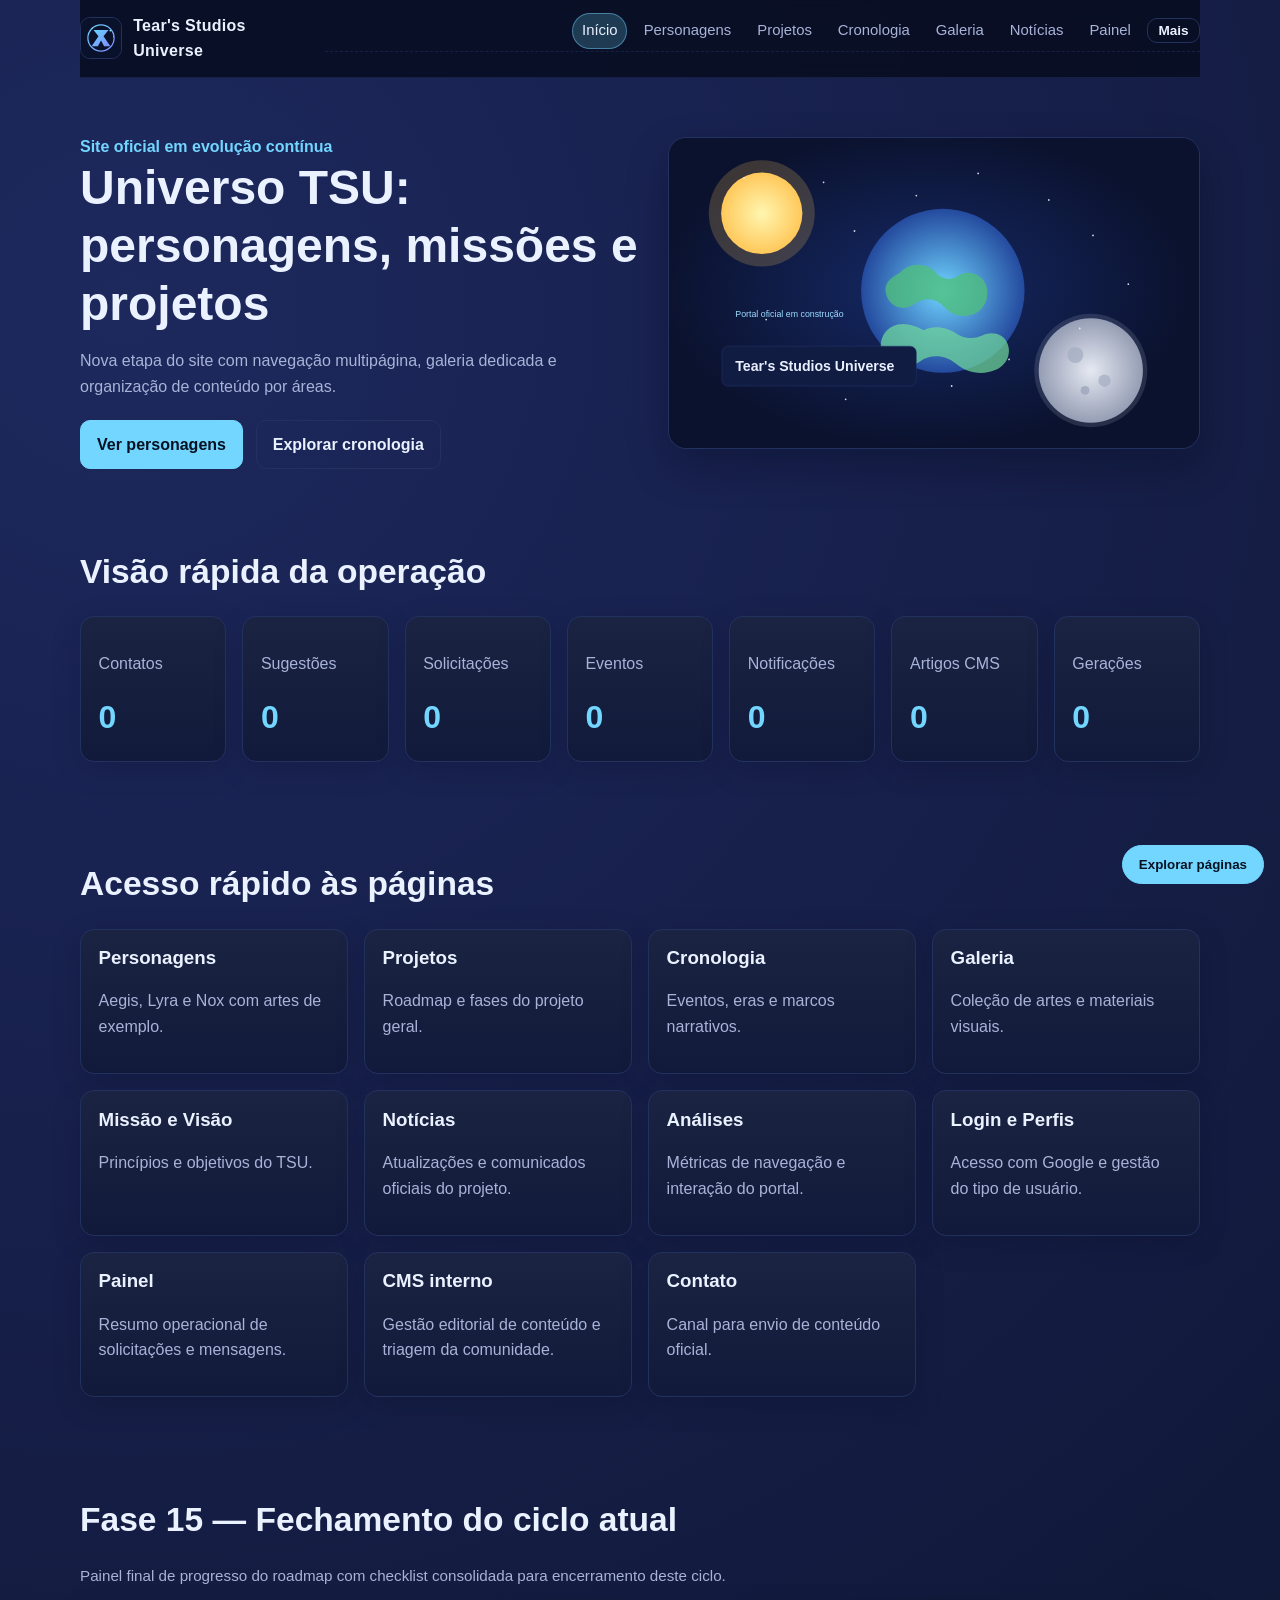
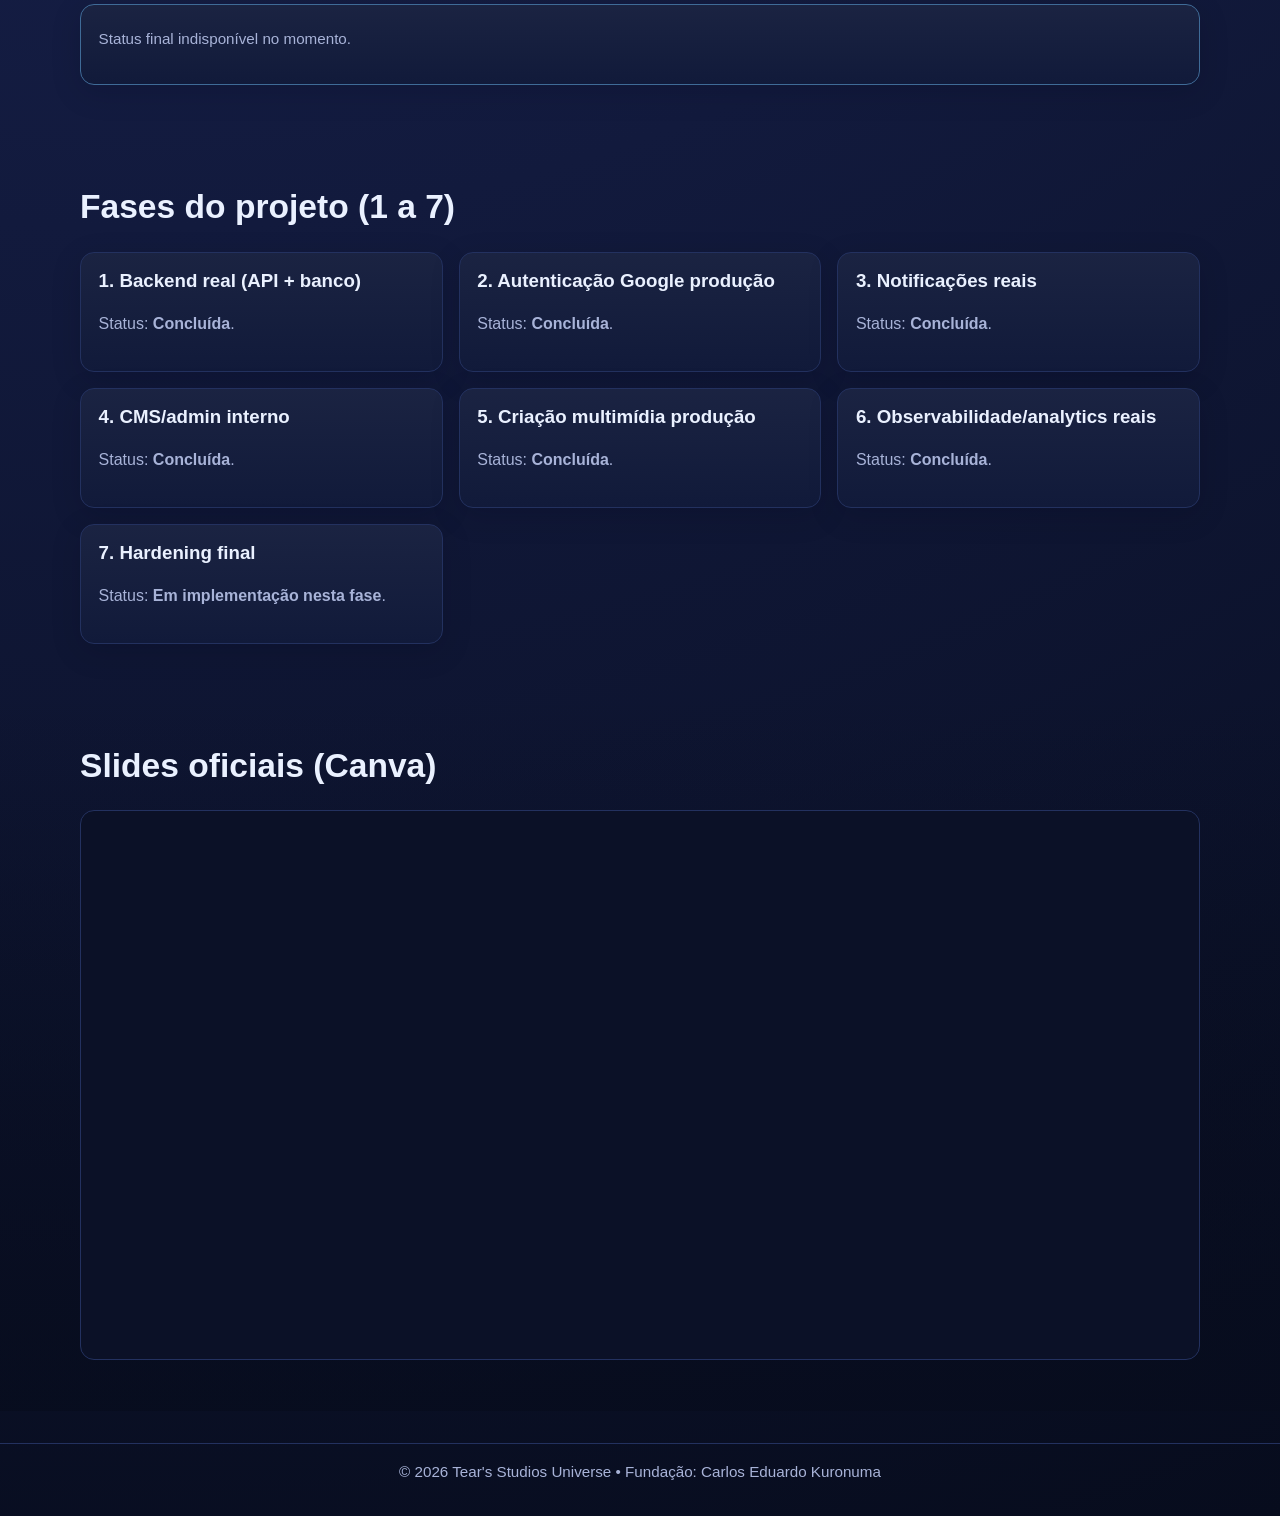
==== commit de5da358: "Advance to final phase with cycle closure status dashboard" ====
--- a/index.html
+++ b/index.html
@@ -74,6 +74,13 @@
       </section>
 
 
+
+      <section class="section container">
+        <h2>Fase 15 — Fechamento do ciclo atual</h2>
+        <p class="small-note">Painel final de progresso do roadmap com checklist consolidada para encerramento deste ciclo.</p>
+        <div id="home-final-status" class="grid three"></div>
+      </section>
+
       <section class="section container">
         <h2>Fases do projeto (1 a 7)</h2>
         <div class="grid two">
--- a/styles.css
+++ b/styles.css
@@ -33,14 +33,15 @@
 .brand-wrap { display: flex; align-items: center; gap: 0.7rem; text-decoration: none; color: inherit; }
 .brand-wrap img { width: 42px; height: 42px; border-radius: 10px; border: 1px solid var(--border); }
 .brand { font-weight: 700; letter-spacing: 0.3px; }
-.menu-links { display: grid; gap: 0.5rem; margin-left: auto; width: min(920px, 100%); }
+.menu-links { display: grid; gap: 0.45rem; margin-left: auto; width: min(920px, 100%); align-content: start; }
 .menu-links a { color: var(--muted); text-decoration: none; font-weight: 500; font-size: 0.93rem; padding: 0.32rem 0.55rem; border-radius: 999px; border: 1px solid transparent; }
 .menu-links a.active { color: var(--text); background: color-mix(in srgb, var(--accent) 22%, transparent); border-color: color-mix(in srgb, var(--accent) 45%, transparent); }
 
 .menu-layout { align-content: start; }
-.menu-row { display: flex; gap: 0.45rem; flex-wrap: wrap; justify-content: flex-end; }
-.menu-primary { padding-bottom: 0.1rem; border-bottom: 1px dashed color-mix(in srgb, var(--border) 55%, transparent); }
-.menu-secondary { padding-top: 0.15rem; }
+.menu-row { display: flex; gap: 0.4rem; flex-wrap: wrap; justify-content: flex-end; }
+.menu-primary { align-items: center; padding-bottom: 0.15rem; border-bottom: 1px dashed color-mix(in srgb, var(--border) 55%, transparent); }
+.menu-secondary { padding-top: 0.15rem; display: none; }
+.menu-secondary.open { display: flex; }
 
 
 .hero { padding: 0.5rem 0 2rem; }
@@ -69,6 +70,7 @@
 .theme-toggle,
 .menu-toggle { white-space: nowrap; }
 .menu-toggle { display: none; }
+.menu-more-toggle { padding: 0.25rem 0.65rem; font-size: 0.85rem; }
 
 .section { padding: 3.2rem 0; }
 .section.alt { background: linear-gradient(180deg, transparent, color-mix(in srgb, var(--bg) 75%, transparent)); }
@@ -267,7 +269,8 @@
   .menu-links.open { display: grid; }
   .menu-row { justify-content: flex-start; }
   .menu-primary { border-bottom: 0; padding-bottom: 0; }
-  .menu-secondary { padding-top: 0; }
+  .menu-secondary { padding-top: 0; display: flex; }
+  .menu-more-toggle { display: none; }
   .menu-links a { display: inline-flex; }
   .slide-frame-wrap iframe { min-height: 420px; }
 }
@@ -285,3 +288,6 @@
     grid-template-columns: 1fr;
   }
 }
+
+.section .small-note { margin-top: 0.3rem; }
+#home-final-status .panel { border-color: color-mix(in srgb, var(--accent) 35%, var(--border)); }
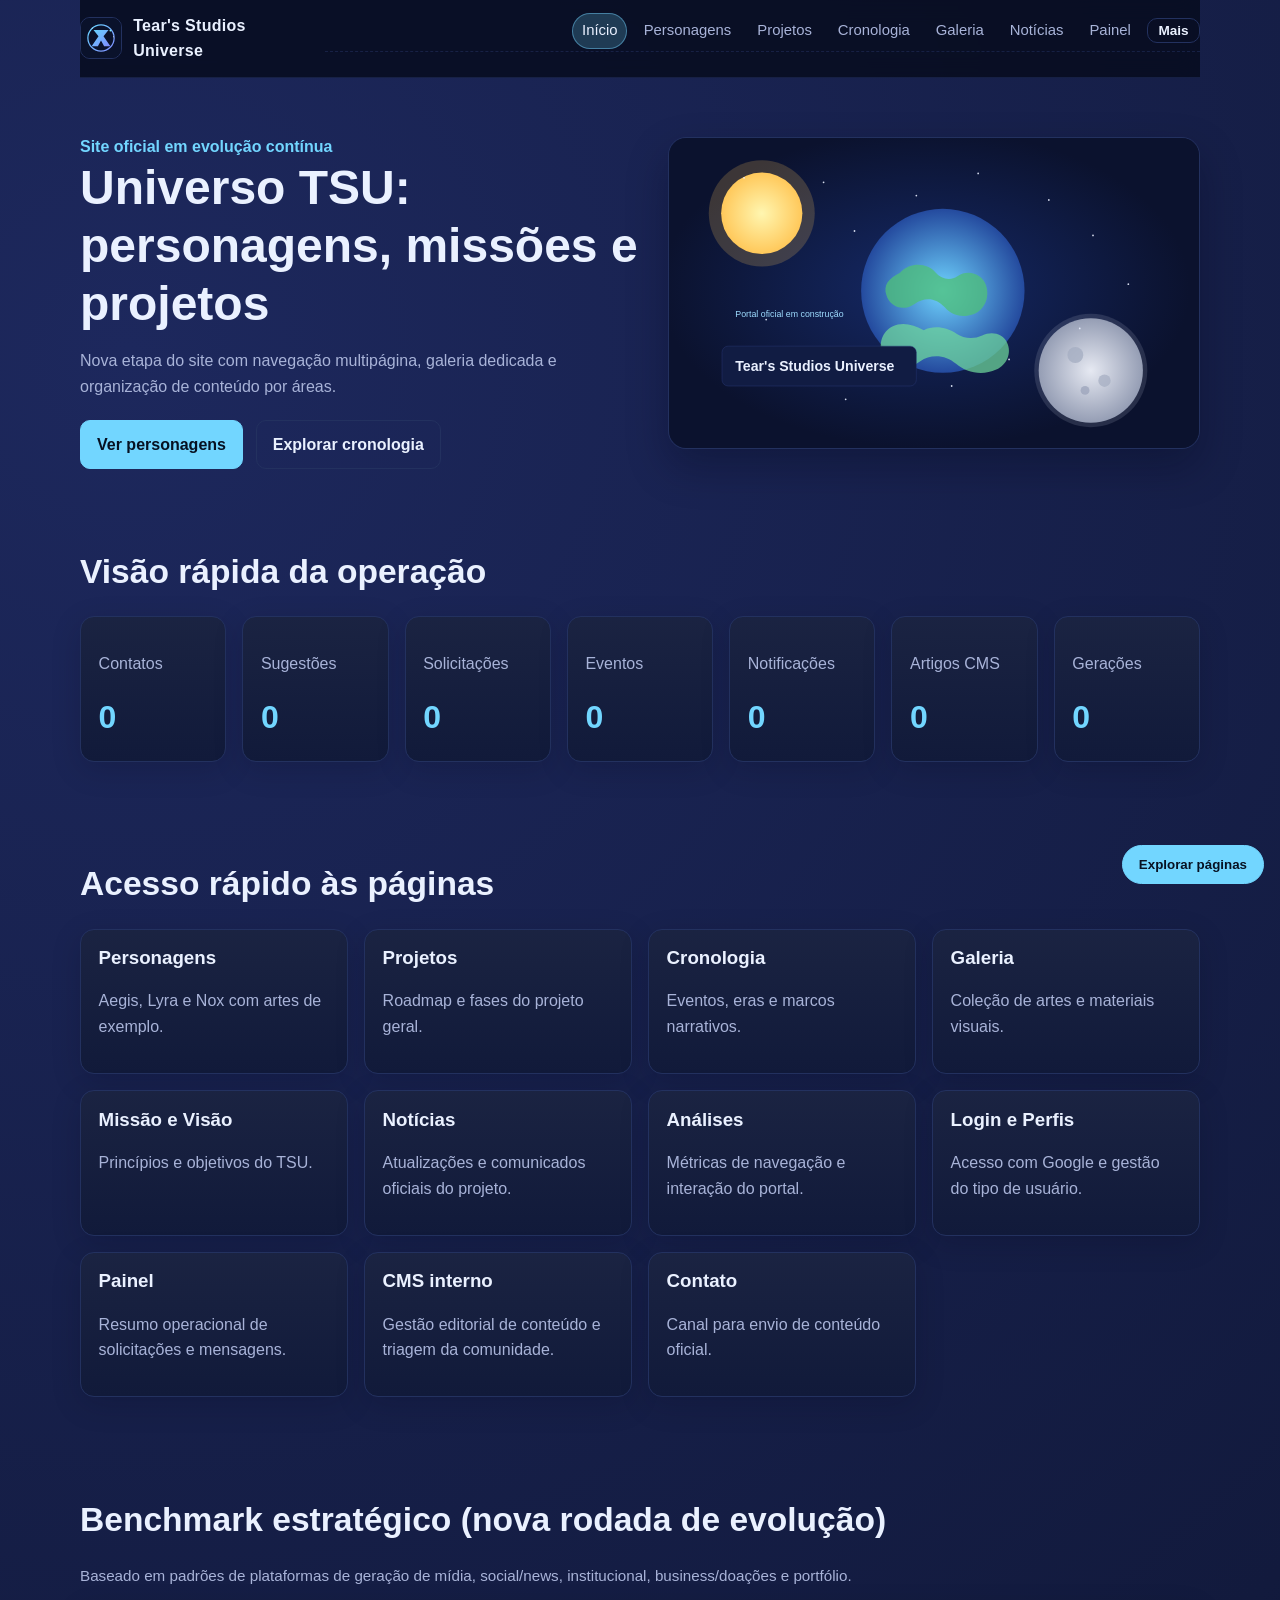
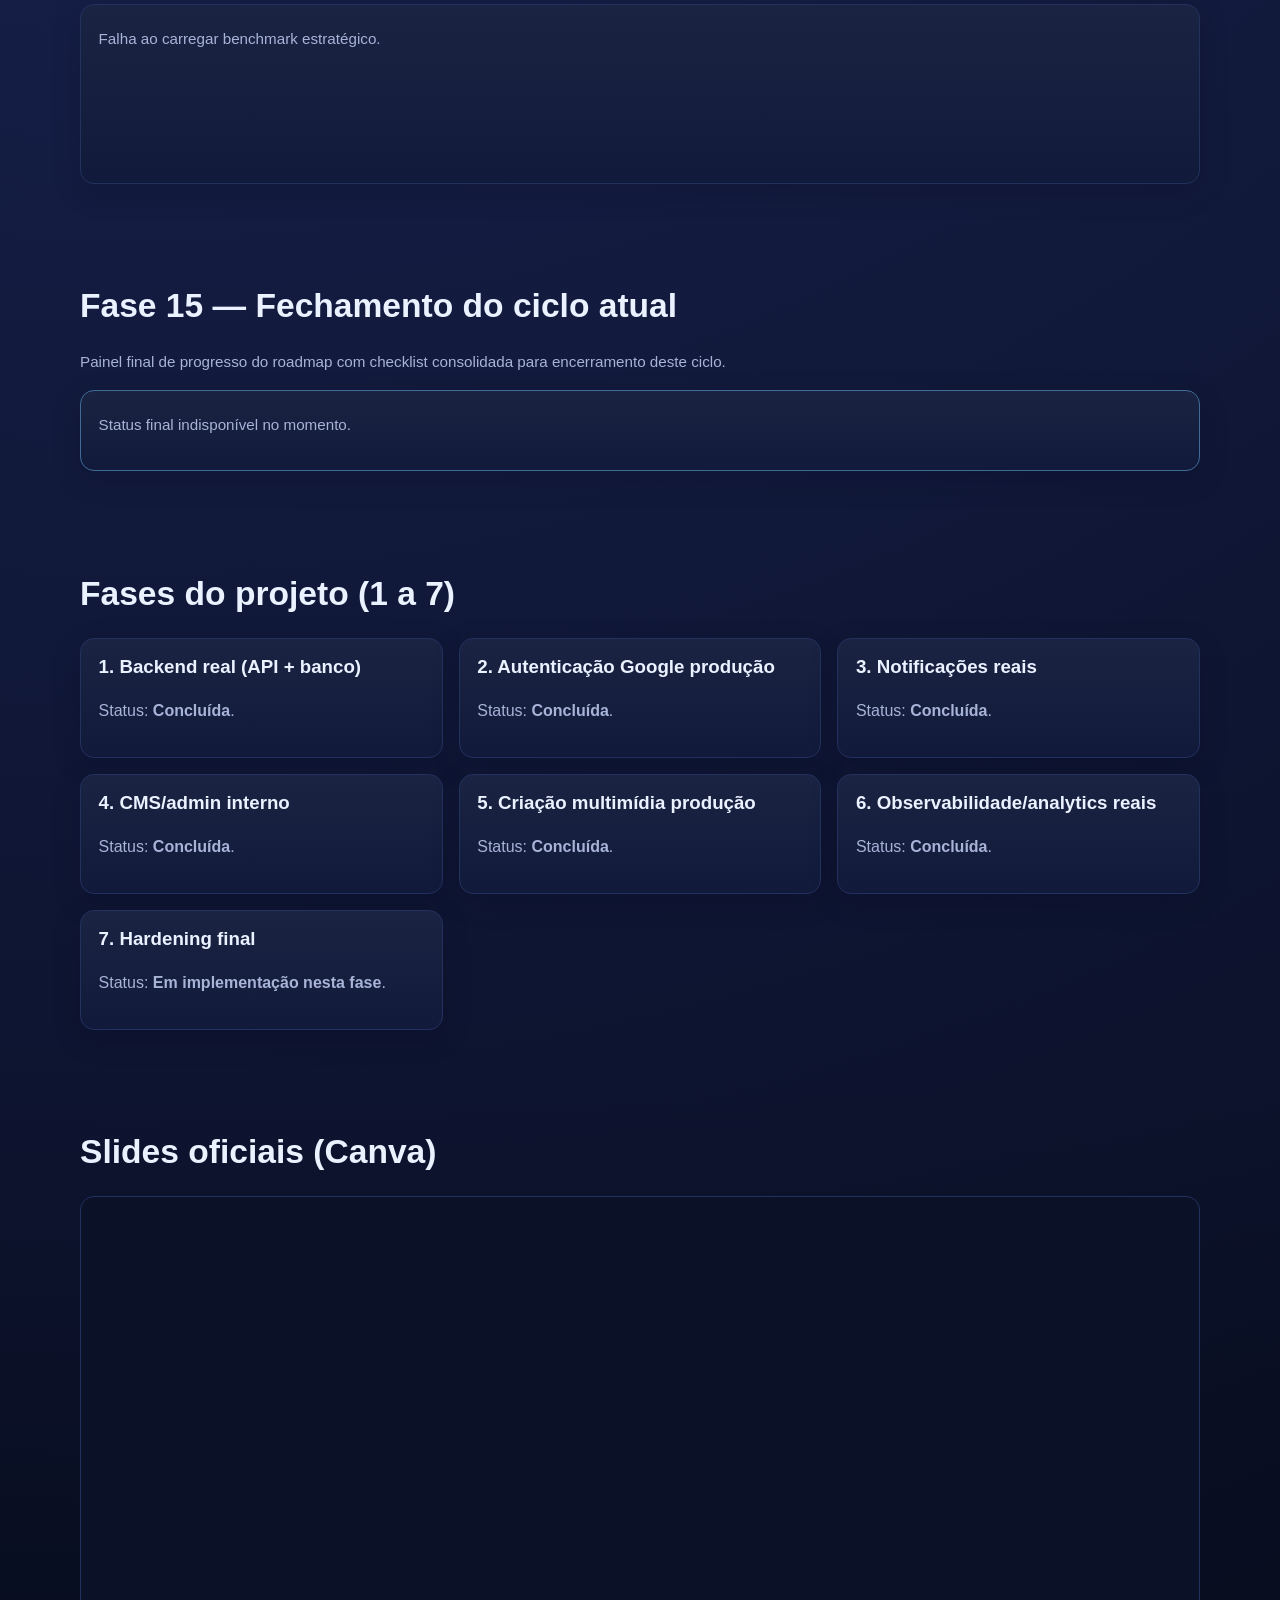
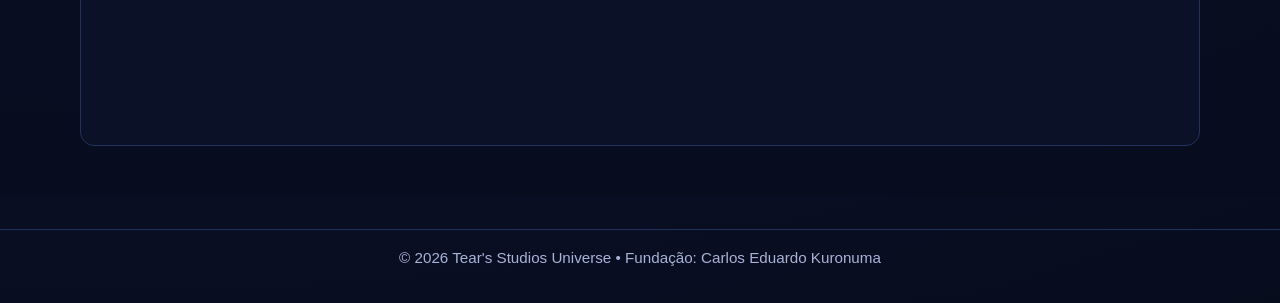
==== commit 555a6f87: "Add benchmark-driven phase 16 summary and homepage insights" ====
--- a/index.html
+++ b/index.html
@@ -75,6 +75,14 @@
 
 
 
+
+      <section class="section container">
+        <h2>Benchmark estratégico (nova rodada de evolução)</h2>
+        <p class="small-note">Baseado em padrões de plataformas de geração de mídia, social/news, institucional, business/doações e portfólio.</p>
+        <div id="home-benchmark-summary" class="grid three"></div>
+        <div id="home-benchmark-recommendations" class="grid one"></div>
+      </section>
+
       <section class="section container">
         <h2>Fase 15 — Fechamento do ciclo atual</h2>
         <p class="small-note">Painel final de progresso do roadmap com checklist consolidada para encerramento deste ciclo.</p>
--- a/styles.css
+++ b/styles.css
@@ -81,6 +81,7 @@
 .grid.five { grid-template-columns: repeat(auto-fit, minmax(160px, 1fr)); }
 .grid.six { grid-template-columns: repeat(auto-fit, minmax(150px, 1fr)); }
 .grid.seven { grid-template-columns: repeat(auto-fit, minmax(140px, 1fr)); }
+.grid.one { grid-template-columns: 1fr; }
 .card, .character-card, .panel { background: linear-gradient(180deg, color-mix(in srgb, var(--card) 96%, white 4%), var(--card)); border: 1px solid var(--border); border-radius: 14px; padding: 1.1rem; box-shadow: 0 8px 30px rgba(3, 8, 24, 0.16); }
 .character-card img { width: 100%; border-radius: 10px; border: 1px solid var(--border); margin-bottom: 0.8rem; aspect-ratio: 3 / 4; object-fit: cover; }
 .link-card { text-decoration: none; display: block; }
@@ -291,3 +292,6 @@
 
 .section .small-note { margin-top: 0.3rem; }
 #home-final-status .panel { border-color: color-mix(in srgb, var(--accent) 35%, var(--border)); }
+
+#home-benchmark-summary .panel { min-height: 180px; }
+#home-benchmark-recommendations .panel { border-style: dashed; }
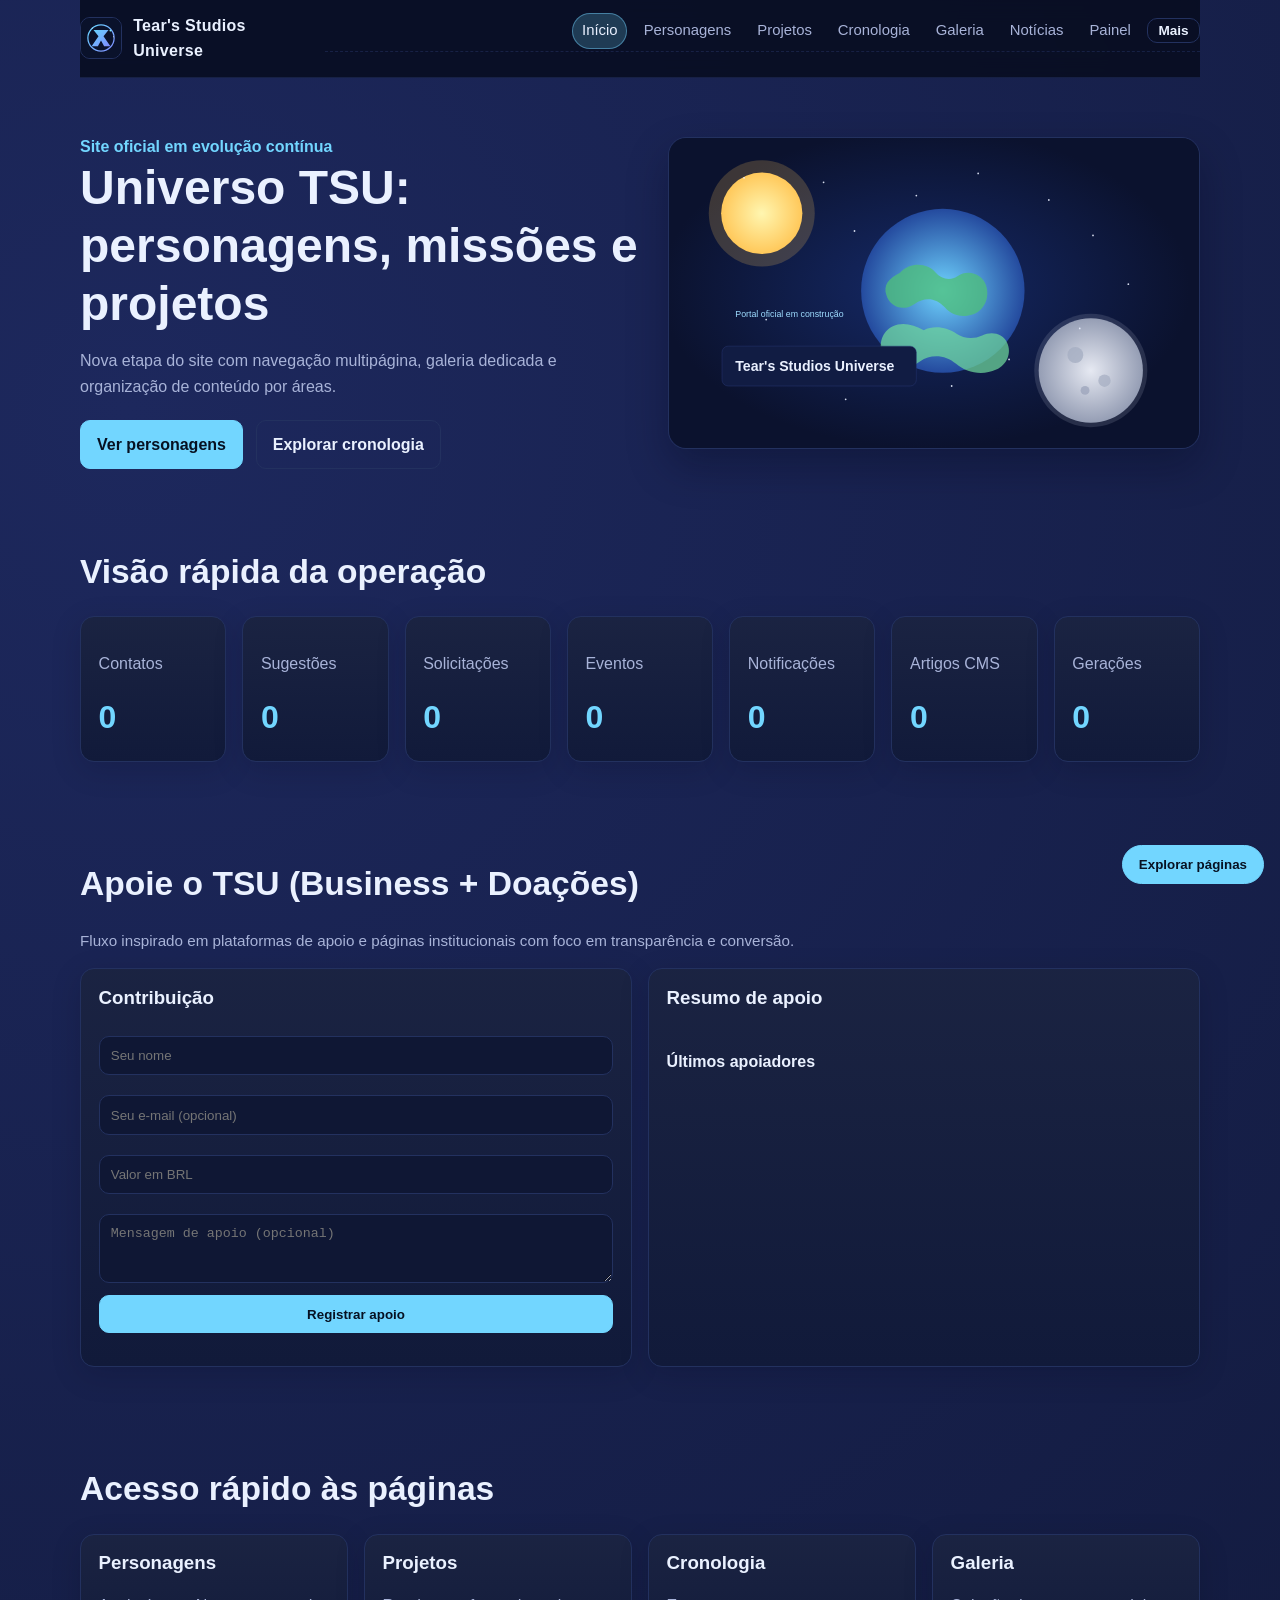
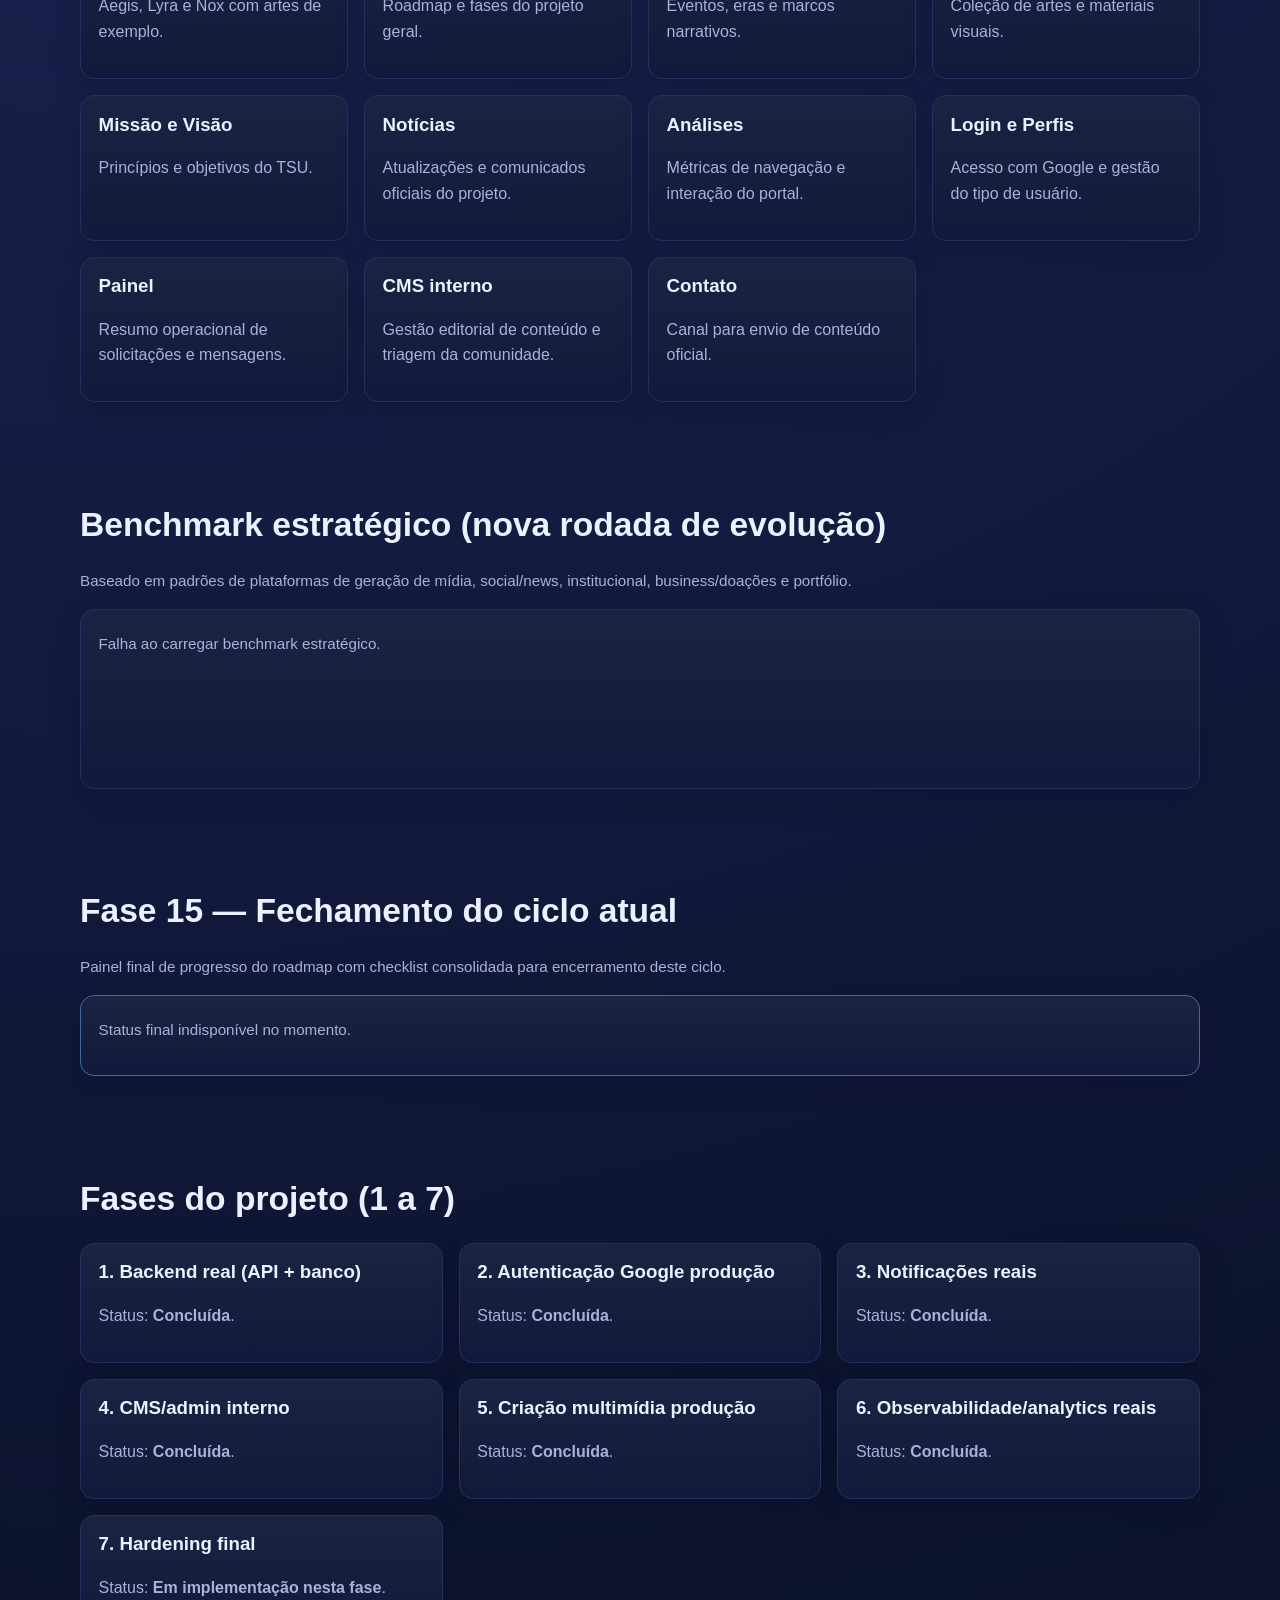
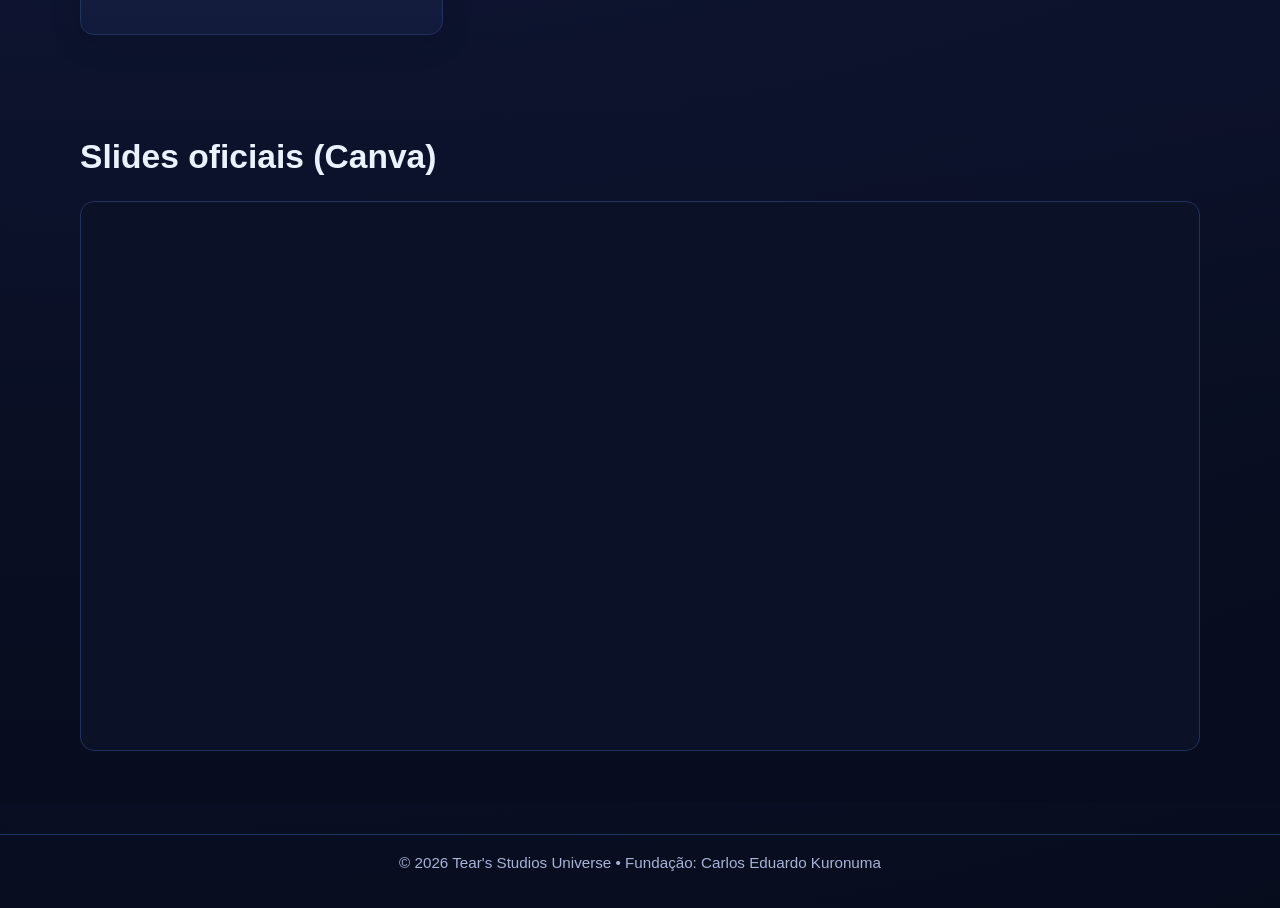
==== commit f21f405f: "Advance to phase 17 with support and donation flow" ====
--- a/index.html
+++ b/index.html
@@ -53,6 +53,31 @@
           <article class="panel stat-card"><p>Notificações</p><p class="metric" id="home-count-notifications">0</p></article>
           <article class="panel stat-card"><p>Artigos CMS</p><p class="metric" id="home-count-articles">0</p></article>
           <article class="panel stat-card"><p>Gerações</p><p class="metric" id="home-count-creations">0</p></article>
+        </div>
+      </section>
+
+
+      <section class="section container">
+        <h2>Apoie o TSU (Business + Doações)</h2>
+        <p class="small-note">Fluxo inspirado em plataformas de apoio e páginas institucionais com foco em transparência e conversão.</p>
+        <div class="grid two">
+          <article class="panel">
+            <h3>Contribuição</h3>
+            <form id="support-form" class="stack-form">
+              <input id="support-donor" class="role-select" type="text" placeholder="Seu nome" required />
+              <input id="support-email" class="role-select" type="email" placeholder="Seu e-mail (opcional)" />
+              <input id="support-amount" class="role-select" type="number" min="1" step="1" placeholder="Valor em BRL" required />
+              <textarea id="support-message" class="role-select" rows="3" placeholder="Mensagem de apoio (opcional)"></textarea>
+              <button class="button" type="submit">Registrar apoio</button>
+            </form>
+            <p id="support-feedback" class="small-note"></p>
+          </article>
+          <article class="panel">
+            <h3>Resumo de apoio</h3>
+            <div id="support-summary-cards" class="grid three"></div>
+            <h4>Últimos apoiadores</h4>
+            <div id="support-latest-list" class="grid one"></div>
+          </article>
         </div>
       </section>
 
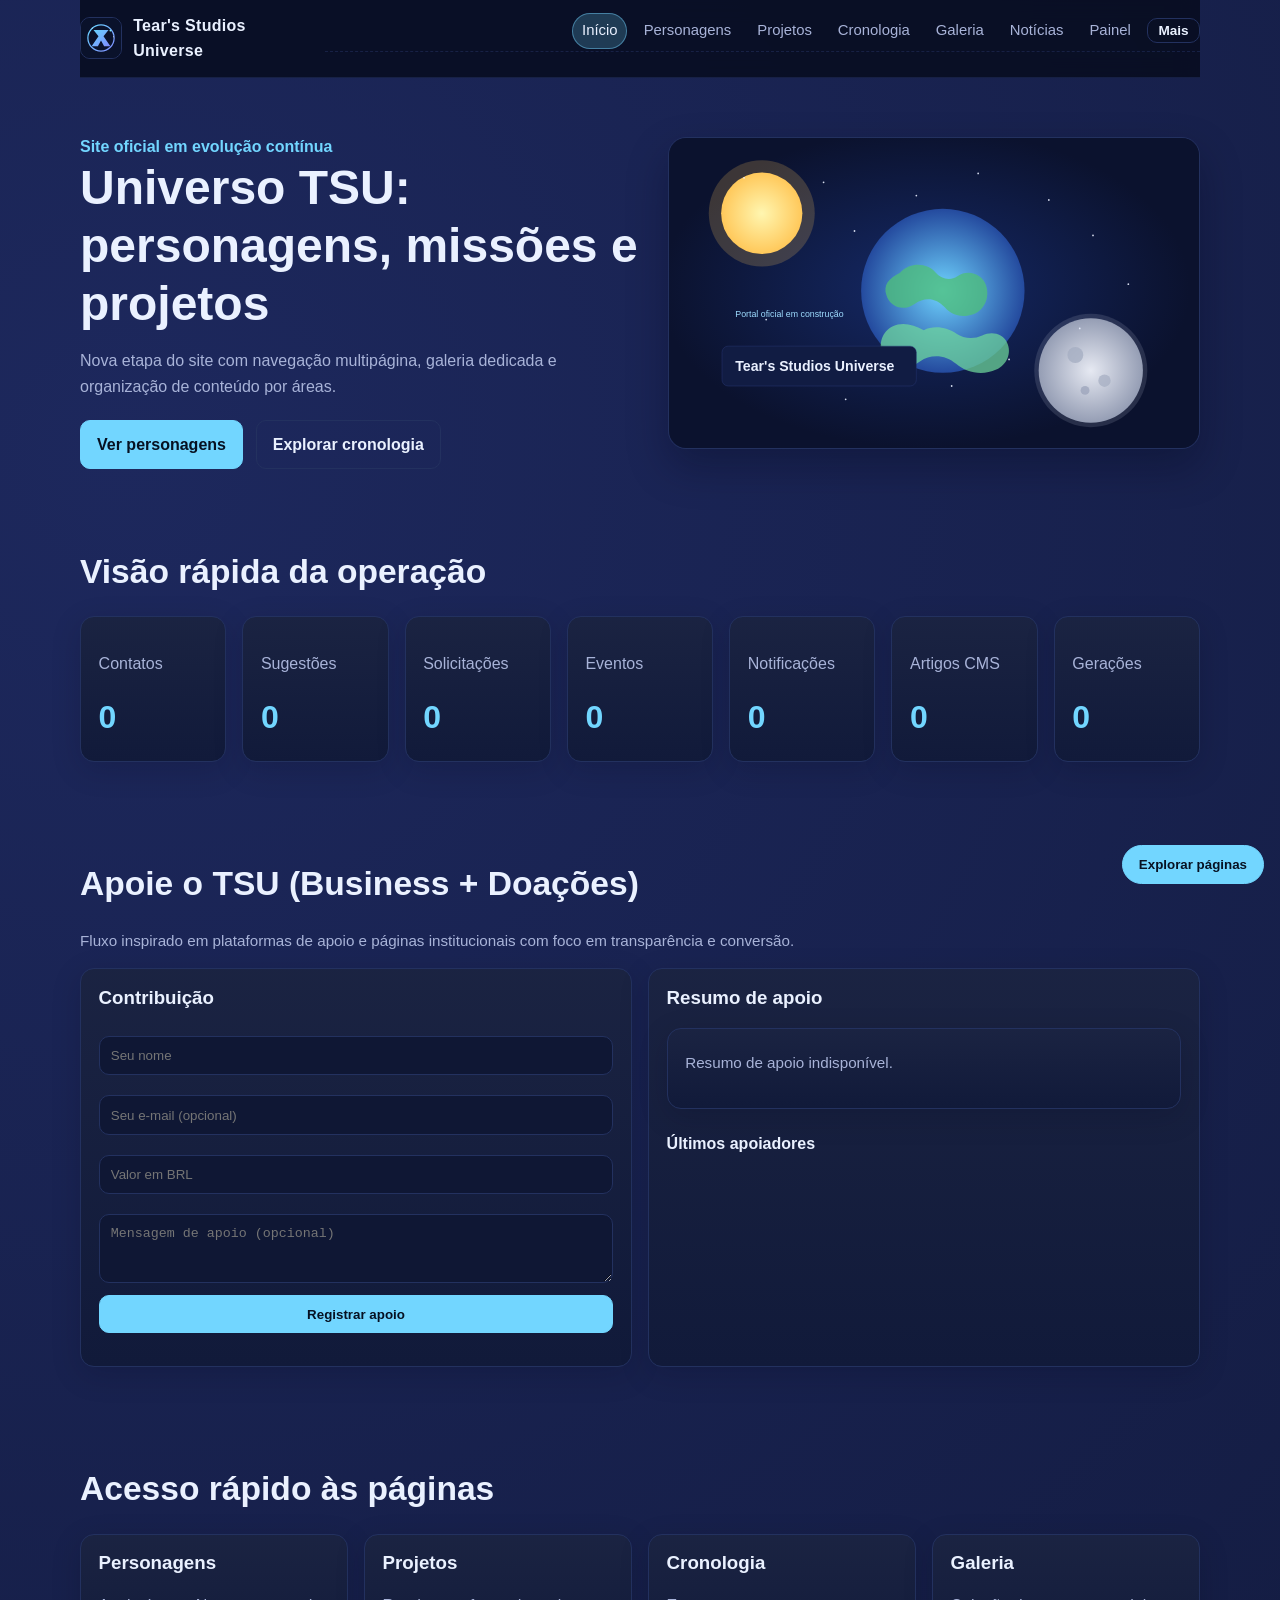
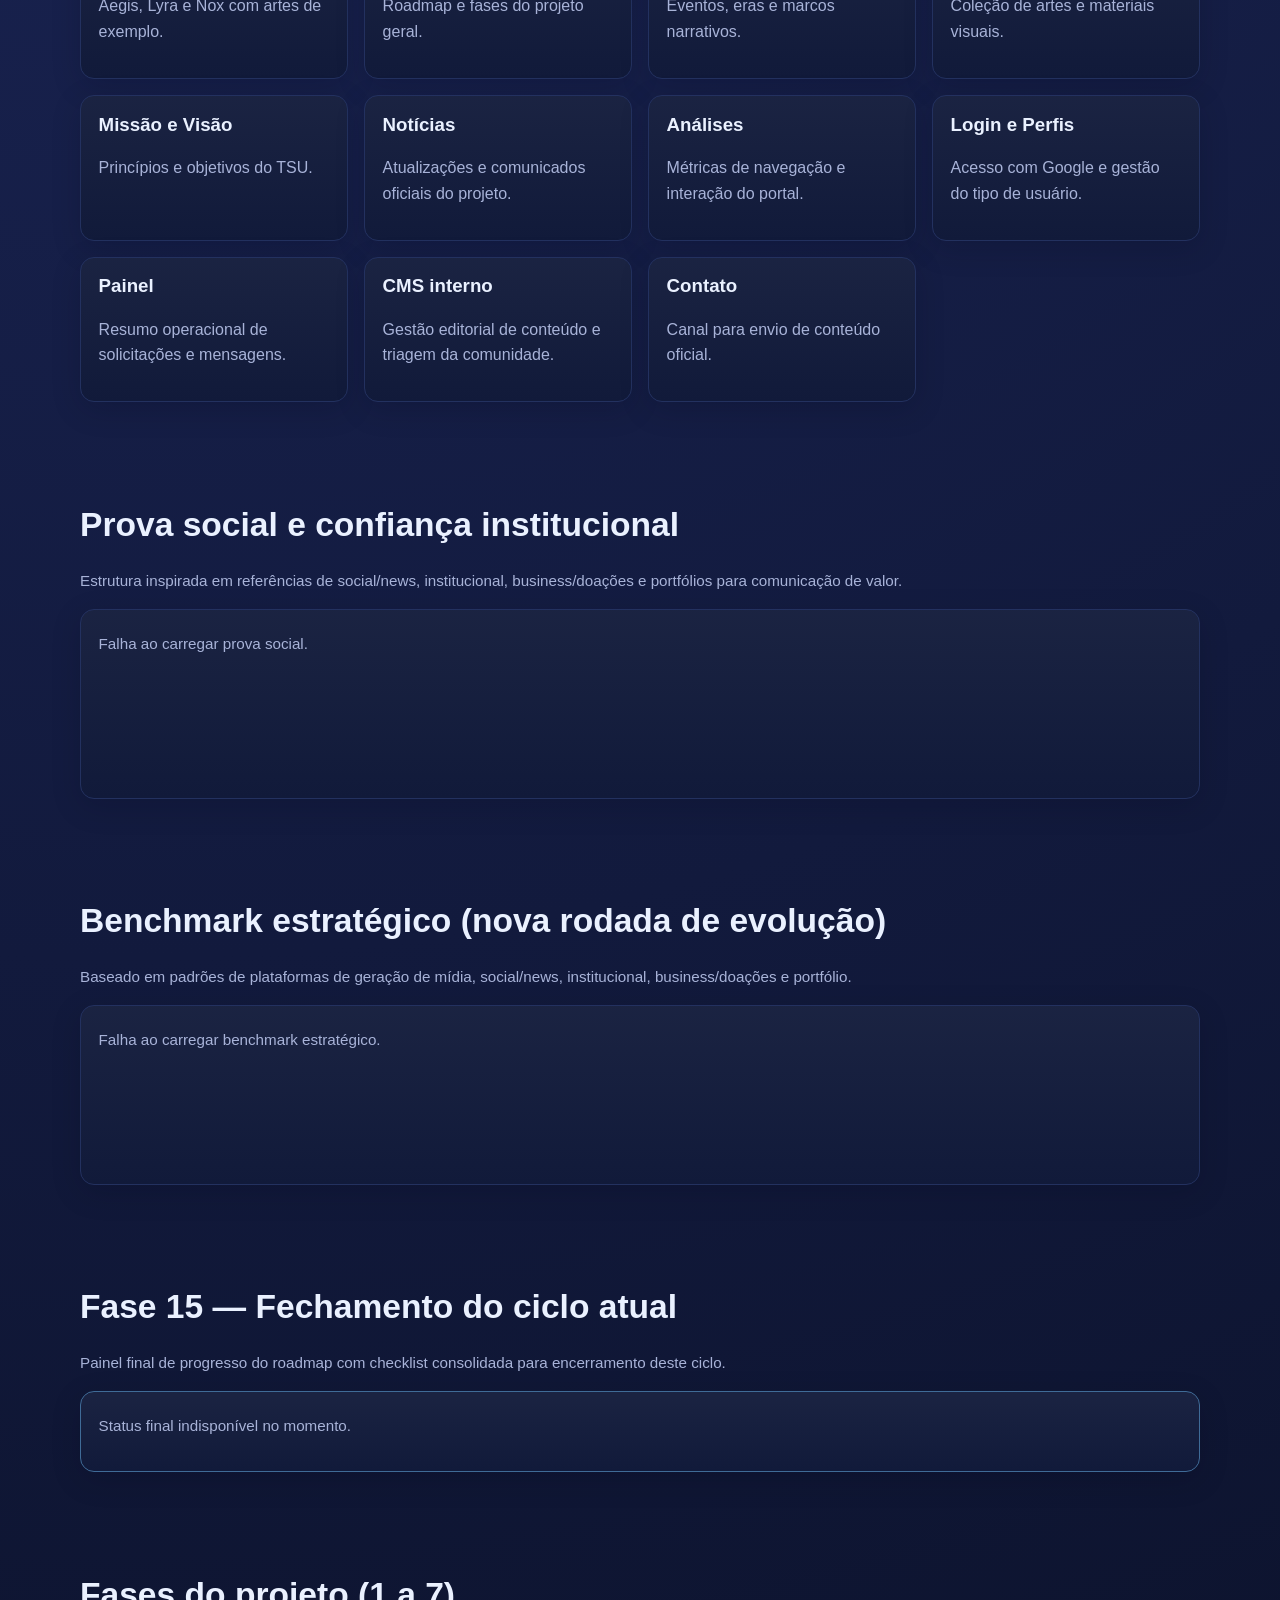
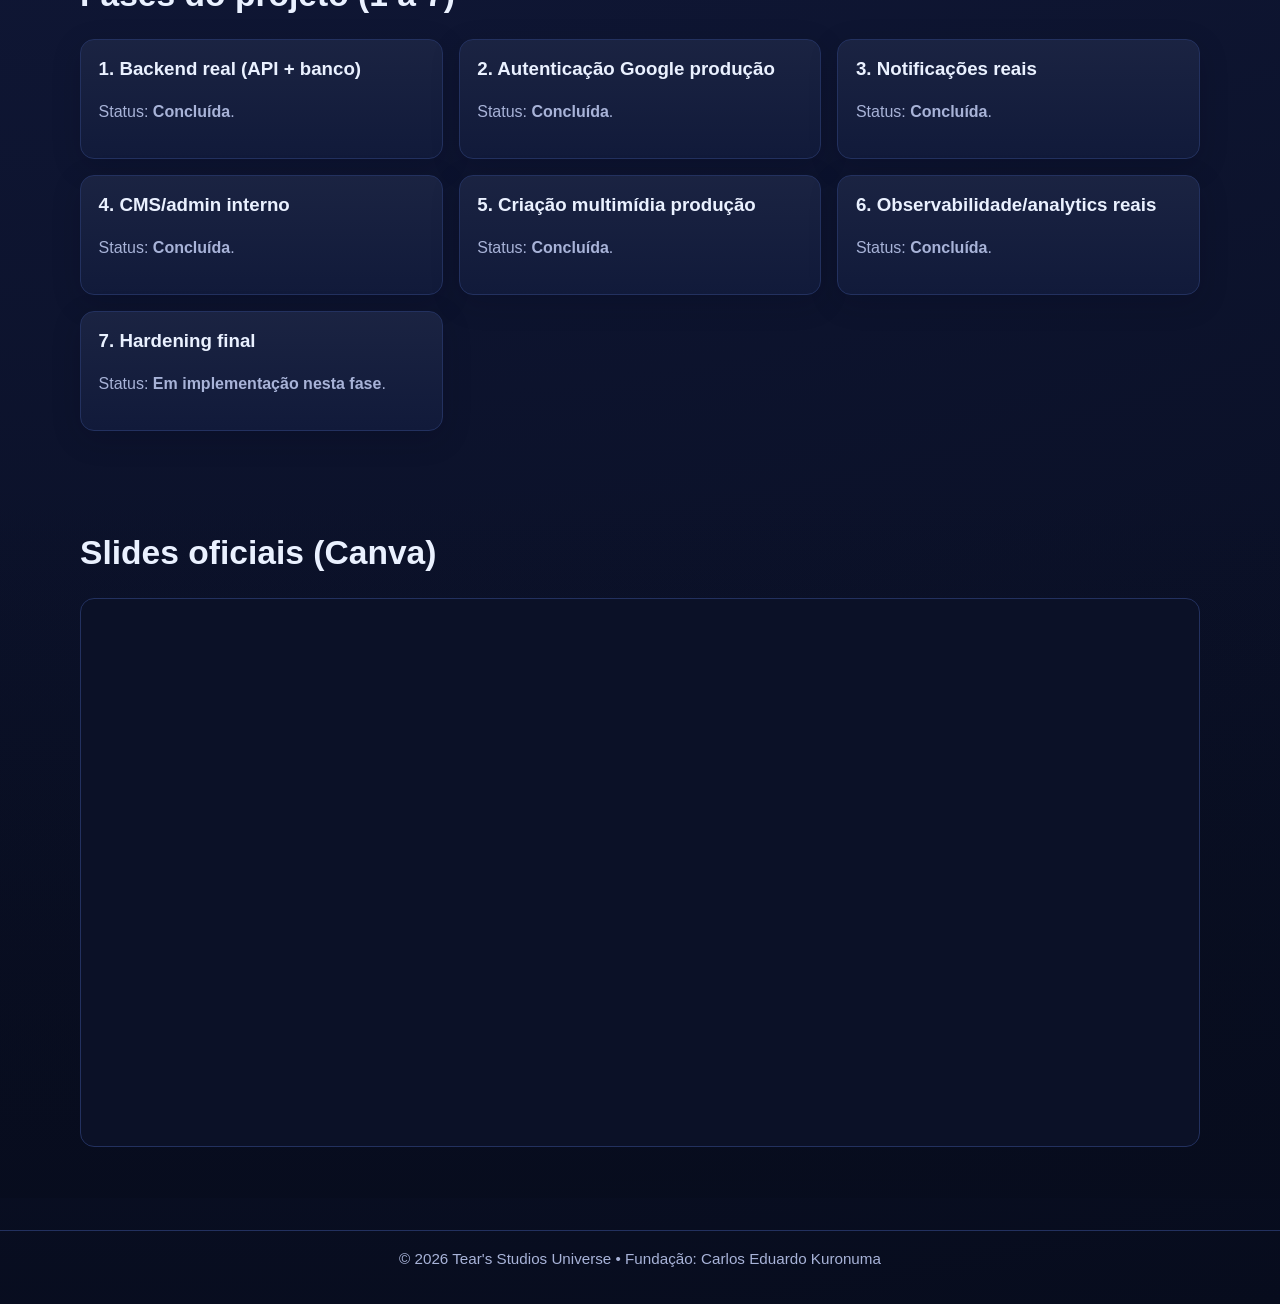
==== commit 1b812ef6: "Fix homepage initialization for support and trust sections" ====
--- a/index.html
+++ b/index.html
@@ -101,6 +101,13 @@
 
 
 
+
+      <section class="section container">
+        <h2>Prova social e confiança institucional</h2>
+        <p class="small-note">Estrutura inspirada em referências de social/news, institucional, business/doações e portfólios para comunicação de valor.</p>
+        <div id="home-trust-showcase" class="grid four"></div>
+      </section>
+
       <section class="section container">
         <h2>Benchmark estratégico (nova rodada de evolução)</h2>
         <p class="small-note">Baseado em padrões de plataformas de geração de mídia, social/news, institucional, business/doações e portfólio.</p>
--- a/styles.css
+++ b/styles.css
@@ -295,3 +295,5 @@
 
 #home-benchmark-summary .panel { min-height: 180px; }
 #home-benchmark-recommendations .panel { border-style: dashed; }
+
+#home-trust-showcase .panel { min-height: 190px; }
